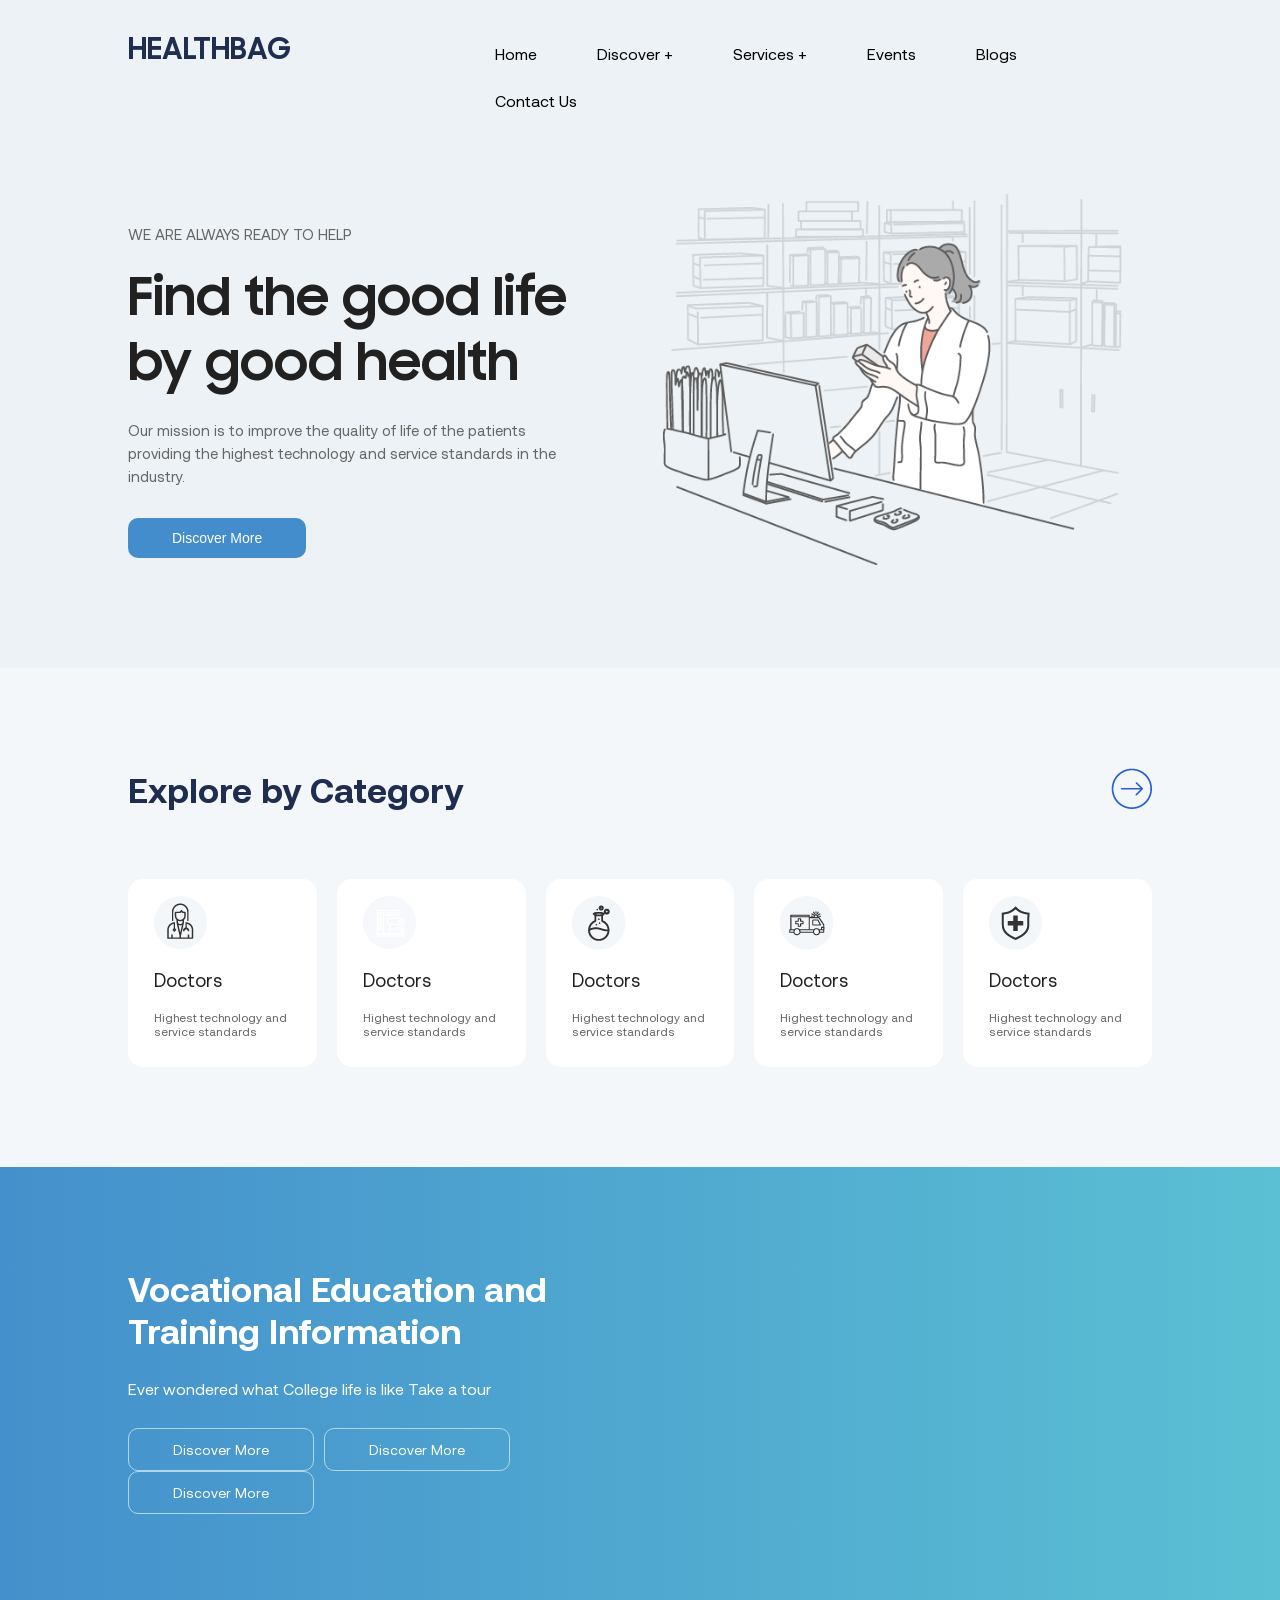
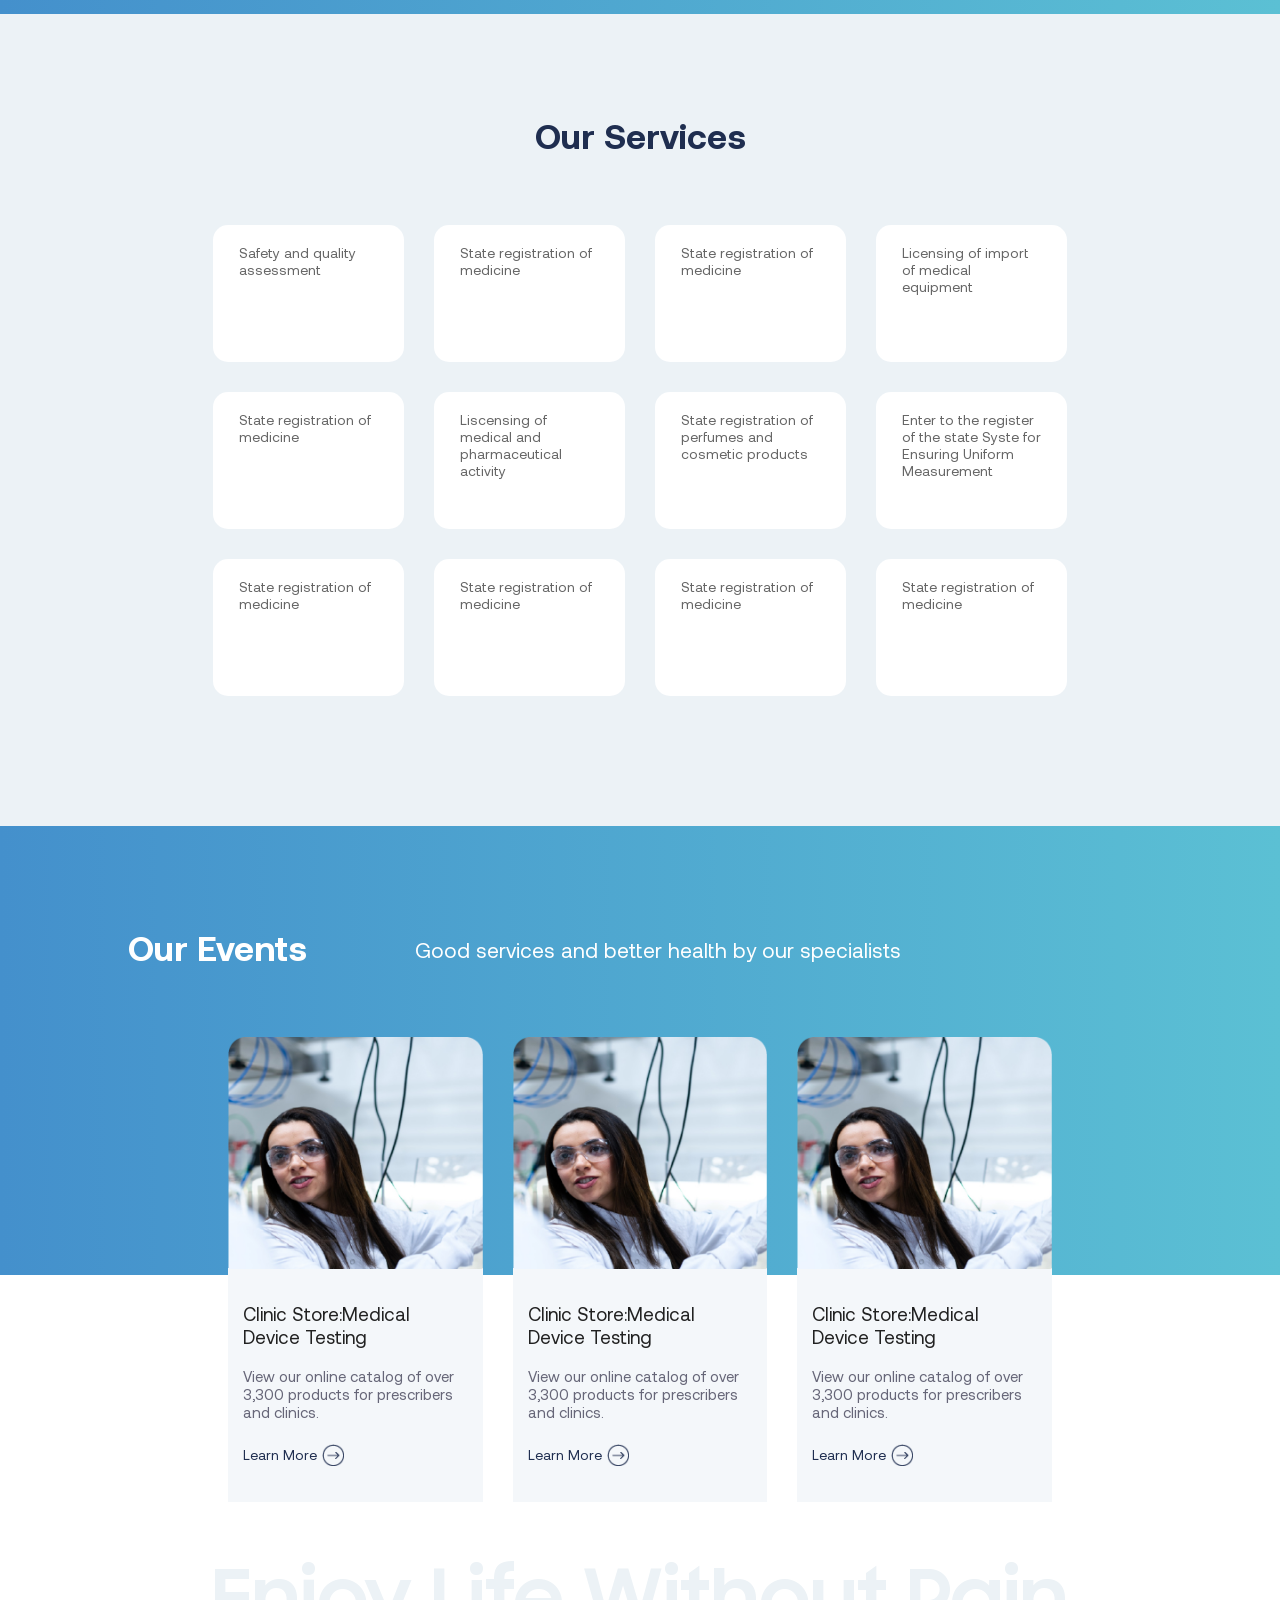
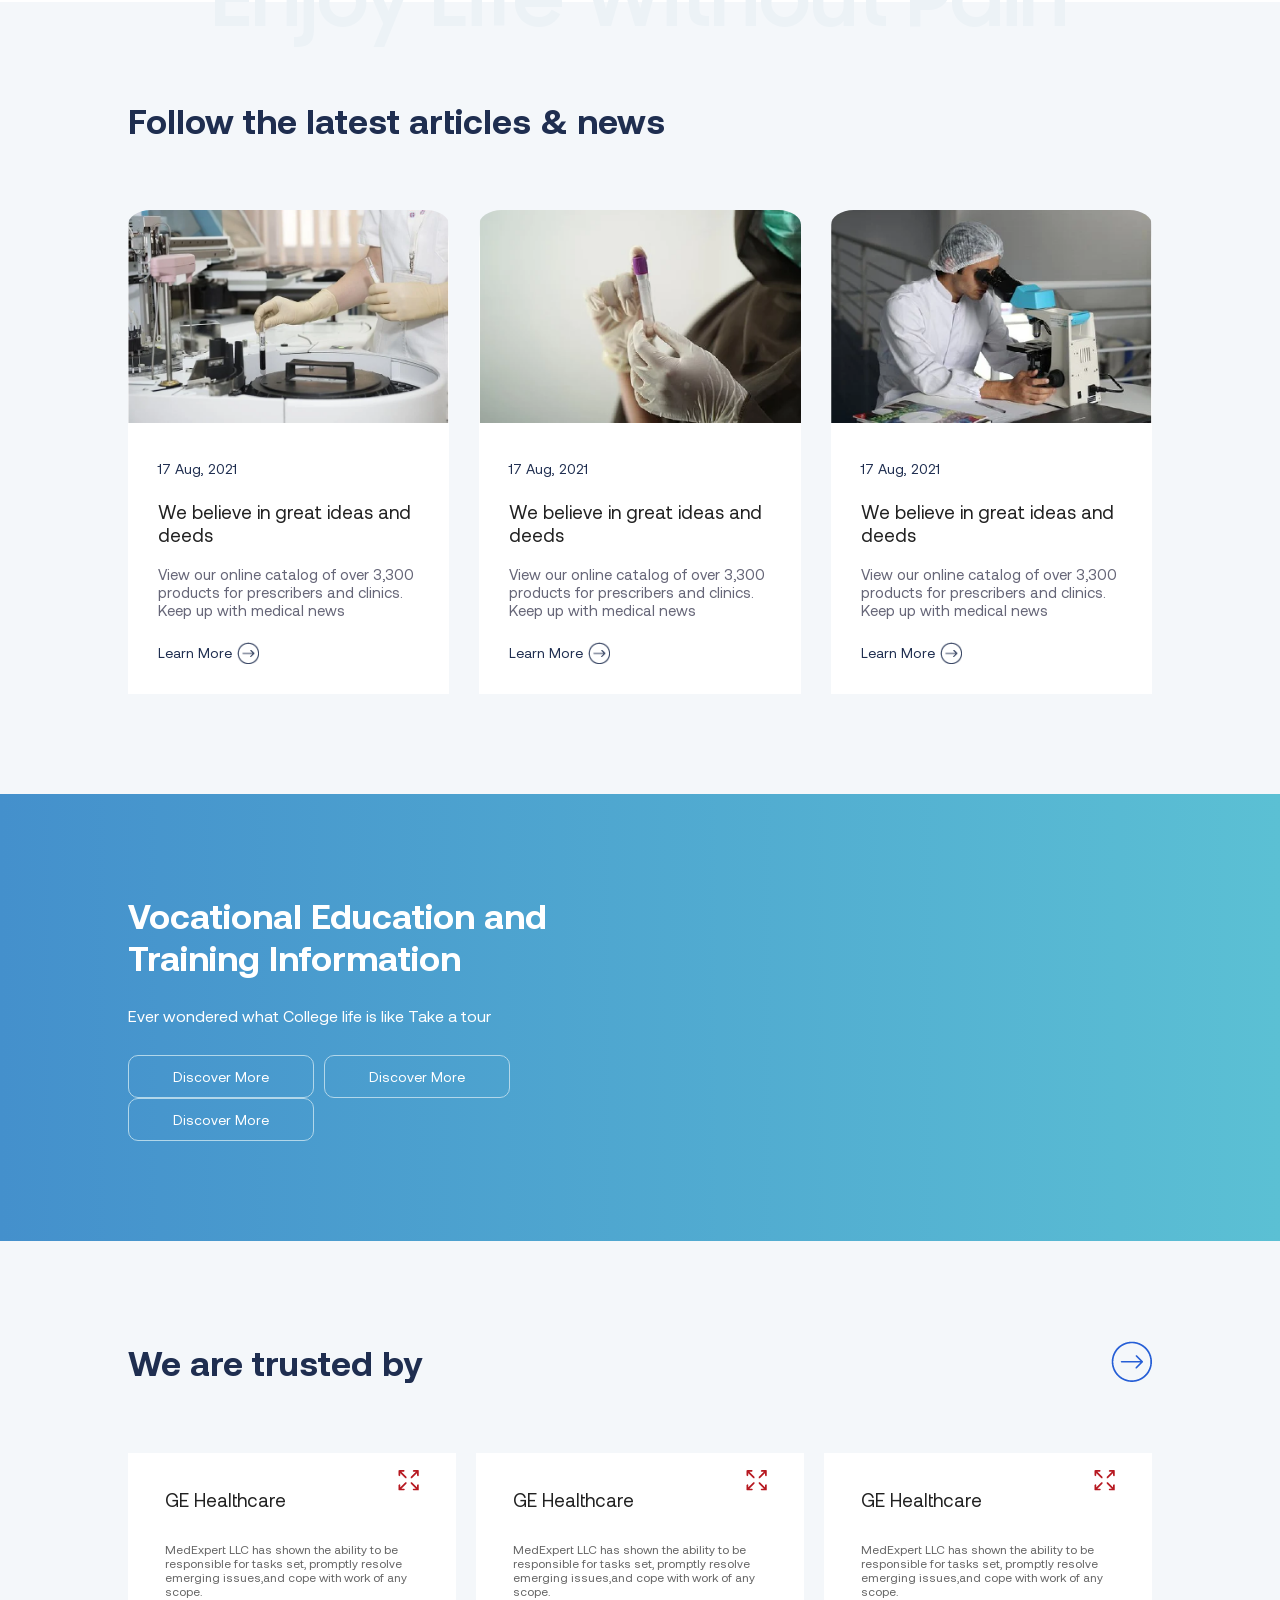
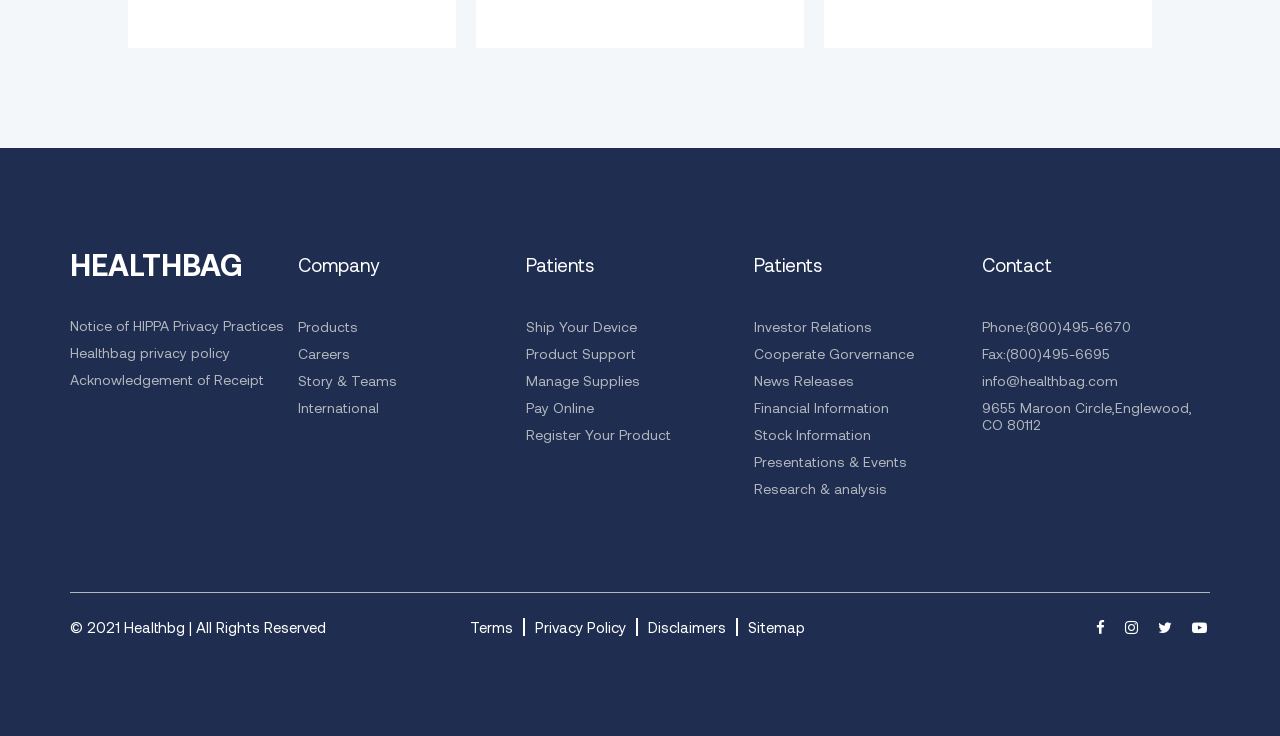
==== index.html @ 2142c438 "practice website" ====
<!DOCTYPE html>
<html lang="en">
<head>
    <meta charset="UTF-8">
    <meta http-equiv="X-UA-Compatible" content="IE=edge">
    <meta name="viewport" content="width=device-width, initial-scale=1.0">
    <link rel="stylesheet" href="css/font-awesome.css">
    <link rel="stylesheet" href="index.css">
    <title>healthbag</title>
</head>
<body>
    <header>
    <div class="container">
        <div class="navbar">
            <div class="navbar-brand">HEALTHBAG</div>
            <div class="navbar-right">
            <ul>
                <li><a class="active" href="#home">Home</a></li>
                <li class="dropdown"><a href="#discover">Discover +</a>
                    <div class="dropdown-content">
                        <a href="#">Link 1</a>
                        <a href="#">Link 2</a>
                        <a href="#">Link 3</a>
                    </div>
                </li>
                <li class="dropdown"><a href="#services">Services +</a>
                    <div class="dropdown-content">
                        <a href="#">Link 1</a>
                        <a href="#">Link 2</a>
                        <a href="#">Link 3</a>
                    </div>
                </li>
                <li><a class="active" href="#events">Events</a></li>
                <li><a class="active" href="#blogs">Blogs</a></li>
                <li><a class="active" href="#contact">Contact Us</a></li>
            </ul> 
            </div>  
        </div>
    </div>  
    <div class="container secondc">
        <div class="left">
            <p>WE ARE ALWAYS READY TO HELP</p>
            <h1>Find the good life by good health</h1>
            <p class="top">Our mission is to improve the quality of life of the patients providing the highest
            technology and service standards in the industry.</p>
            <button>Discover More</button>
        </div>
        <div class="right">
            <img src="pictures/banner1.png" alt="image">
        </div>
    </div>
    </header>
    <!-- header ends -->
    <section class="first">
        <div class="container">
            <h2>Explore by Category 
                <img class="rightarr" src="pictures/section2-rightarr.png" alt="arrow">
            </h2>
            <div class="first-content-wrapper">
                <div class="first-content">
                    <a href="#">
                    <div class="cards one" >
                        <div class="img-holder">
                        <img src="pictures/doctor.png" alt="image">
                        </div>
                        <h3>Doctors</h3>
                        <p>Highest technology and service standards</p>
                    </div>
                    </a>
                </div>   
                <div class="first-content">
                    <a href="#">
                    <div class="cards one">
                        <div class="img-holder">
                        <img src="pictures/section2-2.png" alt="image">
                        </div>
                        <h3>Doctors</h3>
                        <p>Highest technology and service standards</p>
                    </div>
                    </a>
                </div>
                <div class="first-content">
                    <a href="#">
                    <div class="cards">
                        <div class="img-holder">
                        <img src="pictures/section2-3.png" alt="image">
                        </div>
                        <h3>Doctors</h3>
                        <p>Highest technology and service standards</p>
                    </div>
                    </a>
                </div>  
                <div class="first-content">
                    <a href="#"> 
                    <div class="cards">
                        <div class="img-holder">
                        <img src="pictures/section2-4.png" alt="image">
                        </div>
                        <h3>Doctors</h3>
                        <p>Highest technology and service standards</p>
                    </div>
                    </a>
                </div>   
                <div class="first-content">
                    <a href="#">
                    <div class="cards">
                        <div class="img-holder">
                        <img src="pictures/section2-5.png" alt="image">
                        </div>
                        <h3>Doctors</h3>
                        <p>Highest technology and service standards</p>
                    </div>
                    </a>
                </div>
            </div>         
        </div>
    </section>
    <section class="second">
        <div class="container">
            <div class="wrapper">
            <h2>Vocational Education and Training Information</h2>
            <p>Ever wondered what College life is like Take a tour</p>
            <button2>Discover More</button2>
            <button2>Discover More</button2>
            <button2>Discover More</button2>
            </div>
       </div>
    </section>
    <section class="third">
        <div class="container">
            <h2>Our Services</h2>
            <div class="second-content-wrapper">
                <div class="second-content">
                    <a href="#">
                    <div class="cards banner">
                        <p>Safety and quality assessment</p>
                        <img src="pictures/section3-1.png" alt="image" class="b1">   
                        <img src="pictures/section3-arr.png" alt="image">  
                    </div>
                    </a>
                </div>  
                <div class="second-content">
                    <a href="#">
                    <div class="cards banner">
                        <p>State registration of medicine</p>
                        <img src="pictures/section3-1.png" alt="image" class="b1">   
                        <img src="pictures/section3-arr.png" alt="image">  
                    </div>
                    </a>
                </div>
                <div class="second-content"> 
                    <a href="#">
                    <div class="cards banner">
                        <p>State registration of medicine</p>
                        <img src="pictures/section3-1.png" alt="image" class="b1">   
                        <img src="pictures/section3-arr.png" alt="image">  
                    </div>
                    </a>
                </div>
                <div class="second-content"> 
                    <a href="#">
                    <div class="cards  banner">
                        <p>Licensing of import of medical equipment</p>
                        <img src="pictures/section3-1.png" alt="image" class="b1">   
                        <img src="pictures/section3-arr.png" alt="image">  
                    </div>
                    </a>
                </div>
                <div class="second-content">   
                    <a href="#">
                    <div class="cards  banner">
                        <p>State registration of medicine</p>
                        <img src="pictures/section3-1.png" alt="image" class="b1">   
                        <img src="pictures/section3-arr.png" alt="image">  
                    </div>
                    </a>
                </div>
                <div class="second-content">
                    <a href="#">
                    <div class="cards  banner">
                        <p>Liscensing of medical and pharmaceutical activity</p>
                        <img src="pictures/section3-1.png" alt="image" class="b1">   
                        <img src="pictures/section3-arr.png" alt="image">  
                    </div>
                    </a>
                </div>   
                <div class="second-content">  
                    <a href="#"> 
                    <div class="cards  banner">
                        <p>State registration of perfumes and cosmetic products</p>
                        <img src="pictures/section3-1.png" alt="image" class="b1">   
                        <img src="pictures/section3-arr.png" alt="image">  
                    </div>
                    </a>
                </div>
                <div class="second-content">
                    <a href="#">    
                    <div class="cards banner">
                        <p>Enter to the register of the state Syste for Ensuring Uniform Measurement</p>
                        <img src="pictures/section3-1.png" alt="image" class="b1">   
                        <img src="pictures/section3-arr.png" alt="image">  
                    </div>
                    </a>
                </div>
                <div class="second-content"> 
                    <a href="#">   
                    <div class="cards  banner">
                        <p>State registration of medicine</p>
                        <img src="pictures/section3-1.png" alt="image" class="b1">   
                        <img src="pictures/section3-arr.png" alt="image">  
                    </div>
                    </a>
                </div>   
                <div class="second-content">  
                    <a href="#">   
                    <div class="cards  banner">
                        <p>State registration of medicine</p>
                        <img src="pictures/section3-1.png" alt="image" class="b1">   
                        <img src="pictures/section3-arr.png" alt="image">  
                    </div>
                    </a>
                </div>
                <div class="second-content">   
                    <a href="#">
                    <div class="cards  banner">
                        <p>State registration of medicine</p>
                        <img src="pictures/section3-1.png" alt="image" class="b1">   
                        <img src="pictures/section3-arr.png" alt="image">  
                    </div>
                    </a>
                </div>
                <div class="second-content"> 
                    <a href="#">  
                    <div class="cards  banner">
                        <p>State registration of medicine</p>
                        <img src="pictures/section3-1.png" alt="image" class="b1">   
                        <img src="pictures/section3-arr.png" alt="image">  
                    </div>
                    </a>  
                </div>  
            </div>
        </div>
    </section>
    <section class="fourth">
        <div class="container">
              <h2>Our Events</h2>
              <p class="headline">Good services and better health by our specialists</p>
            <div class="fourth-content-wrapper">
                <div class="fourth-content">
                    <div class="imgholder2">
                        <img src="pictures/section4-1.png">
                    </div>                    
                    <div class="content post">
                        <h3>Clinic Store:Medical Device Testing</h3>
                        <p>View our online catalog of over 3,300 products for prescribers and clinics.</p>
                        <a href="#"><h5>Learn More<img src="pictures/rightarr-black.png"></h5></a>
                    </div>                   
                </div>
                <div class="fourth-content">
                    <div class="imgholder2">
                        <img src="pictures/section4-1.png">
                    </div>                    
                    <div class="content post">
                        <h3>Clinic Store:Medical Device Testing</h3>
                        <p>View our online catalog of over 3,300 products for prescribers and clinics.</p>
                        <a href=""><h5>Learn More<img src="pictures/rightarr-black.png"></h5></a>
                    </div>                   
                </div>
                <div class="fourth-content">
                    <div class="imgholder2">
                        <img src="pictures/section4-1.png">
                    </div>                    
                    <div class="content post">
                        <h3>Clinic Store:Medical Device Testing</h3>
                        <p>View our online catalog of over 3,300 products for prescribers and clinics.</p>
                        <a href=""><h5>Learn More<img src="pictures/rightarr-black.png"></h5></a>
                    </div>                   
                </div>
            </div>
        </div>
    </section>
    <section class="fifth">
        <div class="container fifthc">
            <h1>Enjoy Life Without Pain</h1>
             <h2>Follow the latest articles & news</h2>
            <div class="fifth-content-wrapper">
                <div class="fifth-content">
                    <div class="content5">
                       <img class="fifthimage" src="pictures/section5-1.png">
                       <div class="post">
                        <h5>17 Aug, 2021</h5>
                        <h3>We believe in great ideas and deeds</h3>
                        <p>View our online catalog of over 3,300 products for 
                        prescribers and clinics.<br>Keep up with medical news</p>
                        <a href=""><h5>Learn More<img src="pictures/rightarr-black.png"></h5></a>
                        </div>
                    </div>    
                </div>
                <div class="fifth-content">
                    <div class="content5">
                      <img class="fifthimage" src="pictures/section5-2.png">
                        <div class="post">
                        <h5>17 Aug, 2021</h5>
                        <h3>We believe in great ideas and deeds</h3>
                        <p>View our online catalog of over 3,300 products for 
                        prescribers and clinics.<br>Keep up with medical news</p>
                         <a href=""><h5>Learn More<img src="pictures/rightarr-black.png"></h5></a>
                        </div>
                    </div>    
                </div>    
                <div class="fifth-content">
                    <div class="content5">
                      <img class="fifthimage" src="pictures/section5-3.png">
                       <div class="post">
                        <h5>17 Aug, 2021</h5>
                        <h3>We believe in great ideas and deeds</h3>
                        <p>View our online catalog of over 3,300 products for 
                        prescribers and clinics.<br>Keep up with medical news</p>
                        <a href=""><h5>Learn More<img src="pictures/rightarr-black.png"></h5></a>
                        </div>
                    </div>    
                </div>    
            </div>
        </div>
    </section>
    <!-- repeat same to the second section -->
    <section class="second">
        <div class="container">
            <div class="wrapper">
               <h2>Vocational Education and Training Information</h2>
               <p>Ever wondered what College life is like Take a tour</p>
               <button2>Discover More</button2>
               <button2>Discover More</button2>
               <button2>Discover More</button2>
            </div>
        </div>
    </section>
    <section class="seven">
        <div class="container">
            <h2>We are trusted by
                <img class="rightarr" src="pictures/section2-rightarr.png" alt="arrow">
            </h2>
            <div class="seventh-content-wrapper">
                <div class="seventh-content">
                    <div class="content7">
                        <h3>GE Healthcare</h3>
                        <img src="pictures/section6-1.png" alt="icon">
                        <p>MedExpert LLC has shown the ability to be responsible for tasks set, promptly 
                            resolve emerging issues,and cope with work of any scope.</p>
                    </div>
                </div>  
                <div class="seventh-content"> 
                    <div class="content7">
                        <h3>GE Healthcare</h3>
                        <img src="pictures/section6-1.png" alt="icon">
                        <p>MedExpert LLC has shown the ability to be responsible for tasks set, promptly 
                            resolve emerging issues,and cope with work of any scope.</p>
                    </div>
                </div>
                <div class="seventh-content">
                    <div class="content7">
                        <h3>GE Healthcare</h3>
                        <img src="pictures/section6-1.png" alt="icon">
                        <p>MedExpert LLC has shown the ability to be responsible for tasks set, promptly 
                        resolve emerging issues,and cope with work of any scope.</p>
                    </div>
                </div>    
            </div>    
        </div>
    </section>
    <section class="footer">
        <div class="container last">
            <div class="footer-top">
                <div class="smallfooter">
                    <h3 class="brand">HEALTHBAG</h3>
                    <ul>
                    <li>Notice of HIPPA Privacy Practices</li>
                    <li>Healthbag privacy policy</li>
                    <li>Acknowledgement of Receipt</li>
                    </ul>
                </div>
                <div class="smallfooter"> 
                    <h3>Company</h3>
                    <ul>
                    <li>Products</li>
                    <li>Careers</li>
                    <li>Story & Teams</li>
                    <li>International</li>
                </ul> 
                </div>
                <div class="smallfooter">
                    <h3>Patients</h3>
                    <ul>
                    <li>Ship Your Device</li>
                    <li>Product Support</li>
                    <li>Manage Supplies</li>
                    <li>Pay Online</li>
                    <li>Register Your Product</li>
                </ul> 
                </div>
                <div class="smallfooter">
                    <h3>Patients</h3>
                    <ul>
                    <li>Investor Relations</li>
                    <li>Cooperate Gorvernance</li>
                    <li>News Releases</li>
                    <li>Financial Information</li>
                    <li>Stock Information</li>
                    <li>Presentations & Events</li>
                    <li>Research & analysis</li>
                </ul> 
                </div>
                <div class="smallfooter">
                    <h3>Contact</h3>
                    <ul>
                    <li>Phone:(800)495-6670</li>
                    <li>Fax:(800)495-6695</li>
                    <li>info@healthbag.com</li>
                    <li>9655 Maroon Circle,Englewood, CO 80112</li>
                    </ul>    
                </div>    
            </div>
            <div class="footer-bottom">
                <div class="endfooter">
                      <span>&copy; 2021 Healthbg | All Rights Reserved</span>
                </div>
                <div class="endfooter">
                    <ul class="middle">
                        <li>Terms</li>
                        <li>Privacy Policy</li>
                        <li>Disclaimers</li>
                        <li>Sitemap</li>
                    </ul>
                </div>
                <div class="endfooter">
                    <ul class="last-list">
                        <li><i class="fa fa-facebook" aria-hidden="true"></i></li>
                        <li><i class="fa fa-instagram" aria-hidden="true"></i></li>
                        <li><i class="fa fa-twitter" aria-hidden="true"></i></li>
                        <li class="lasticon"><i class="fa fa-youtube-play" aria-hidden="true"></i></li>
                    </ul>
                </div>
            </div>
        </div>
    </section>    
</body>
</html>
---- index.css ----
* {
  box-sizing: border-box;
}
@font-face {
  font-family: 'Samsung Sharp Sans';
  src: local('Samsung Sharp Sans'), local('SamsungSharpSans'),
      url('fonts/SamsungSharpSans.woff2') format('woff2'),
      url('fonts/SamsungSharpSans.woff') format('woff');
  font-weight: normal;
  font-style: normal;
  font-display: swap;
}

@font-face {
  font-family: 'Samsung Sharp Sans';
  src: local('Samsung Sharp Sans Bold'), local('SamsungSharpSans-Bold'),
      url('fonts/SamsungSharpSans-Bold.woff2') format('woff2'),
      url('fonts/SamsungSharpSans-Bold.woff') format('woff');
  font-weight: bold;
  font-style: normal;
  font-display: swap;
}

@font-face {
  font-family: 'Samsung Sharp Sans';
  src: local('Samsung Sharp Sans Medium'), local('SamsungSharpSans-Medium'),
      url('fonts/SamsungSharpSans-Medium.woff2') format('woff2'),
      url('fonts/SamsungSharpSans-Medium.woff') format('woff');
  font-weight: 500;
  font-style: normal;
  font-display: swap;
}
@font-face {
  font-family: 'Aeonik';
  src: local('Aeonik Black'), local('Aeonik-Black'),
      url('fonts/Aeonik-Black.woff2') format('woff2'),
      url('fonts/Aeonik-Black.woff') format('woff');
  font-weight: 900;
  font-style: normal;
  font-display: swap;
}

@font-face {
  font-family: 'Aeonik';
  src: local('Aeonik Black Italic'), local('Aeonik-BlackItalic'),
      url('fonts/Aeonik-BlackItalic.woff2') format('woff2'),
      url('fonts/Aeonik-BlackItalic.woff') format('woff');
  font-weight: 900;
  font-style: italic;
  font-display: swap;
}

@font-face {
  font-family: 'Aeonik';
  src: local('Aeonik Light'), local('Aeonik-Light'),
      url('fonts/Aeonik-Light.woff2') format('woff2'),
      url('fonts/Aeonik-Light.woff') format('woff');
  font-weight: 300;
  font-style: normal;
  font-display: swap;
}

@font-face {
  font-family: 'Aeonik';
  src: local('Aeonik Bold'), local('Aeonik-Bold'),
      url('fonts/Aeonik-Bold.woff2') format('woff2'),
      url('fonts/Aeonik-Bold.woff') format('woff');
  font-weight: bold;
  font-style: normal;
  font-display: swap;
}

@font-face {
  font-family: 'Aeonik';
  src: local('Aeonik Medium'), local('Aeonik-Medium'),
      url('fonts/Aeonik-Medium.woff2') format('woff2'),
      url('fonts/Aeonik-Medium.woff') format('woff');
  font-weight: 500;
  font-style: normal;
  font-display: swap;
}

@font-face {
  font-family: 'Aeonik';
  src: local('Aeonik Bold Italic'), local('Aeonik-BoldItalic'),
      url('fonts/Aeonik-BoldItalic.woff2') format('woff2'),
      url('fonts/Aeonik-BoldItalic.woff') format('woff');
  font-weight: bold;
  font-style: italic;
  font-display: swap;
}

@font-face {
  font-family: 'Aeonik';
  src: local('Aeonik Light Italic'), local('Aeonik-LightItalic'),
      url('fonts/Aeonik-LightItalic.woff2') format('woff2'),
      url('fonts/Aeonik-LightItalic.woff') format('woff');
  font-weight: 300;
  font-style: italic;
  font-display: swap;
}

@font-face {
  font-family: 'Aeonik';
  src: local('Aeonik Regular'), local('Aeonik-Regular'),
      url('fonts/Aeonik-Regular.woff2') format('woff2'),
      url('fonts/Aeonik-Regular.woff') format('woff');
  font-weight: normal;
  font-style: normal;
  font-display: swap;
}

@font-face {
  font-family: 'Aeonik';
  src: local('Aeonik Regular Italic'), local('Aeonik-RegularItalic'),
      url('fonts/Aeonik-RegularItalic.woff2') format('woff2'),
      url('fonts/Aeonik-RegularItalic.woff') format('woff');
  font-weight: normal;
  font-style: italic;
  font-display: swap;
}

@font-face {
  font-family: 'Aeonik';
  src: local('Aeonik Thin'), local('Aeonik-Thin'),
      url('fonts/Aeonik-Thin.woff2') format('woff2'),
      url('fonts/Aeonik-Thin.woff') format('woff');
  font-weight: 100;
  font-style: normal;
  font-display: swap;
}

@font-face {
  font-family: 'Aeonik';
  src: local('Aeonik Medium Italic'), local('Aeonik-MediumItalic'),
      url('fonts/Aeonik-MediumItalic.woff2') format('woff2'),
      url('fonts/Aeonik-MediumItalic.woff') format('woff');
  font-weight: 500;
  font-style: italic;
  font-display: swap;
}

@font-face {
  font-family: 'Aeonik';
  src: local('Aeonik Thin Italic'), local('Aeonik-ThinItalic'),
      url('fonts/Aeonik-ThinItalic.woff2') format('woff2'),
      url('fonts/Aeonik-ThinItalic.woff') format('woff');
  font-weight: 100;
  font-style: italic;
  font-display: swap;
}

body{
    margin:0;
    font-family:'Aeonik';
    font-weight: normal;
}
p{
  font-size: 12px;
  color:#666666;
  transition-duration: 3s;
}
h3{
  color:#212121;
  font-weight:normal;
  transition-duration: 3s;
}
/*header-section*/
header{
    background-color:#ecf2f6;
}
.container{
    width: 1024px;
    margin:auto;
    overflow:hidden;
}
/*navbar*/
.navbar{
  padding-top:30px;
}
/*navbar-brand*/
.navbar-brand{
    text-decoration:none;
    font-size: 30px;
    font-weight: bold;
    color:#1f2e50;
    width: 30%;
    display: inline-block;
    font-family: 'Samsung Sharp Sans';
    font-weight:bold;
}
/*navbar-brand ends*/
/*navbar-right*/
.navbar-right{
    width: 70%;
    float:right;
}
/*list*/
ul {
    list-style-type: none;
    margin: 0;
    padding: 0;
    overflow: hidden;
    font-size: 16px;
  }
  
  li {
    float: left;
  }
  .navbar-right li{
    padding-left:60px;
  }
  
  li a {
    display: block;
    color: black;
    text-align: center;
    padding: 14px 16px;
    text-decoration: none;
  }  
  .navbar-right a{
    padding:14px 0px;
  }
  .active{
    position:relative;
  }
  .navbar-right a:hover.active::before{
    content:" ";
    position:absolute;
    width:26px;
    height:2px;
    bottom:7px;
    background: #acb5c2;
  }
  .dropdown-content {
    display: none;
    position: absolute;
    background-color: #f9f9f9;
    min-width: 160px;
    box-shadow: 0px 8px 16px 0px rgba(0,0,0,0.2);
    z-index: 1;
  }
  .dropdown-content a {
    color: black;
    padding: 12px 16px;
    text-decoration: none;
    display: block;
    text-align: left;
  }
  
 .dropdown-content a:hover {
   background-color: #f1f1f1;
  }
  
  .dropdown:hover .dropdown-content {
    display: block;
  }
  /*list ends*/
  /*navbar ends*/
  /*container second*/
  .container.secondc {
    padding: 100px 0;
}
.second .left p{
  font-size:16px;
}
/*left side*/
.left{
  width:44%;
  float:left;
  margin-top: -14px;
}
h4{
  color:#364360;
}
h1 {
  font-size: 52px;
  margin: 23px 0;
  color: #212121;
  font-family: 'Samsung Sharp Sans';
  font-weight: bold;  
}
.left p{
  font-size:15px;
}
p.top{
  font-size: 15px;
  line-height: 23px;
  margin-bottom: 30px;
}
button{
  padding: 12px 44px;
  font-size: 14px;
  color: white;
  border:none;
  border-radius: 10px;
  background-color: #438dcc;
}
/*right side*/
.right{
  width:56%;
  float:right;
  margin-top: -31px;
}
.right img{
  width: 459px;
  margin-left: 84px;
}
  /*conainer second ends*/
  /*header-section ends*/
  /*first section*/
  section{
    padding: 100px 0;
  }
  .first{
    background-color:#f4f7fa;
  }
  h2{
    padding-bottom:40px;
    font-size: 35px;
    color:#1f2e50;
    margin-top: 0;
  }
  .first-content-wrapper{
    margin:0 -10px;
    overflow:hidden;
  }
  .first-content{
   width:20%;
   padding:0 10px;
   float:left;
  }
  .cards{
    background-color:#ffffff;
    padding: 17px 26px;
    border-radius: 15px; 
    color:#21212a;
    transition-duration: 3s;
  }
  .img-holder {
    width: 53px;
    height: 53px;
    line-height:73px;
    background: #f4f7fa;
    text-align: center;
    border-radius: 50%;
  }
  a{
    text-decoration:none;
  }
  .cards:hover{
    background-color: #438dcc;
  }
  .cards:hover h3, .cards:hover p{
    color:white;
  }
  .first img.rightarr{
    float:right;
    width:4%;
  }
  /*first section ends*/
  /*second section*/
  .second{
    background: linear-gradient(to right, 
    #4490cc 0%, #5bc0d4 100%);
  }
  .wrapper{
    width:56%;
    float:left;
    color:white;
  }
  .wrapper h2{
    padding-bottom:12px;
    color:white;
    padding-right:26px;
    margin-bottom: 0;
  }
  .wrapper p{
    margin-bottom: 30px;
    color:white;
    font-size: 16px;
  }
  button2{
    padding: 12px 44px;
    font-size: 14px;
    border-radius: 10px;
    border:1px solid #b2d7ea;
    float:left;
    margin-right:10px;
  }
  /*second section ends*/
  /*third section*/
  .third{
    background-color:#ecf2f6;
  }
  .third h2{
    text-align:center;
  }
  .second-content-wrapper{
    padding:0 70px;
  }
  .second-content{
    width:25%;
    padding:0 15px;
    float:left;
  }
  .banner{
     margin-bottom:30px;
     height:137px;
     padding-top:5px;
   }
   .banner p{
    font-size: 14px;
   }
   .banner img{
     margin-top:-6px;
   }
   .banner img.b1{
     margin-right:32px;
   }
  /*third section ends*/
  /*fourth section*/
  .fourth{
    position:relative;
  }
  .fourth h2{
    width:25%;
    margin-top:0;
    float:left;
    color:white;
  }
  p.headline{
    width:75%;
    float:left;
    margin-top:0;
    color:white;
    font-size: 21px;
    padding-left: 31px;
    line-height: 47px;
}
  .fourth-content-wrapper {
    display: block;
    clear: both;
    margin: 0 -15px;
    overflow: hidden;
    padding:0 100px;
  }
  .fourth-content {
    width: 33.33%;
    float: left;
    padding: 0 15px;
  }
  .imgholder2 img {
    width: 100%;
  }  
  .fourth-content .content {
    background:#f4f7fa;
    margin: -4px 0 0 auto;
    padding: 15px;
  }
  
  .fourth:before {
    content: '';
    position: absolute;
    top: 0;
    height: 57.90%;
    left: 0;
    width:100%;
    background: linear-gradient(to right, #4490cc 0%, #5bc0d4 100%);
    z-index: -1;
  }
  /*fourth section ends*/
  
  /*fifth section*/
  .fifthc{
    margin-top: -174px;
  }
  .fifth{
    background-color:#f4f7fa;
  }
  .fifth h1{
    color:#ecf2f6;
    font-size: 78px;
    text-align: center;  
    margin-bottom:50px;
  }
  .fifth h2{
    margin-top:0;
  }
  .fifth-content-wrapper{
    margin:0 -15px;
  }
  .fifth-content{
    float:left;
    width:33.33%;
    padding:0 15px;
  }
  .content5{
    background-color:white;
    border-top-left-radius: 7%;
    border-top-right-radius:7%;
  }
  h5{
    color:#372e50;
    font-size:12px;
  }
  .fifthimage{
    width:100%;
    border-top-left-radius: 7%;
    border-top-right-radius:7%;
  }
  .post{
    padding:10px 30px;
  }
  .post h5{
    color:#1F2E50;
    font-size: 14px;
    font-weight: normal;
  }
  .post p{
    font-size:15px;
    color:#666678;
  }
  .post img{
    width:22px;
    margin-bottom: -6px;
    margin-left:5px;
  }
  /*fifth section ends*/
  /*seven section*/
  .seven{
    background-color: #f4f7fa;
  }
  .seven h3{
    display:inline-block;
  }
  .seven img{
    float:right;
  }
  .seventh-content-wrapper{
    margin:0 -10px;
  }
  .seventh-content{
    width:33.33%;
    padding:0 10px;
    float:left;
  }
  .seventh-content .content7{
    padding: 17px 37px 38px;
    background-color:white;
  }
  /*seven section ends*/
  /*footer section*/
  .footer{
    background-color:#1f2e50;
  }
  .container.last{
    width:1140px;
  }
  /*footer top*/
  .footer-top{
    overflow:hidden;
    border-bottom: 1px solid #b3b7bd;
    padding-bottom: 85px;
  }
  .smallfooter{
    float:left;
    width:20%;
    padding-top:5px;
  }
  .smallfooter h3{
    color:white;
    margin-top:0;
    margin-bottom: 42px;
  }
  h3.brand{
    font-size: 30px;
    font-weight: bold;
    line-height:22px;
  }
  .smallfooter ul{
    color:#b3b7bd;
    font-size:14px;
    float:none;
  }
  .smallfooter ul li{
    margin-bottom:10px;
    float:none;
  }
  /*footer-top ends*/
  /*footer-bottom*/
  .footer-bottom{
    color:white;
    margin:25px -15px 0 -15px;

  }
  .endfooter{
    float:left;
    width:33.33%;
    padding:0 15px;
    font-size:15px;
  }
  .endfooter ul{
    font-size:15px;
  }
  .endfooter ul.last-list{
    padding-left: 236.2px;
  }
  .endfooter li{
    padding:0 10px;
  }
  .middle li{
    border-right:2px solid white;
  }
  .middle li:last-child{
    border:none;
  }
  li.lasticon{
    padding-right:0;
  }
  /*footer-bottom ends*/
  /*footer section ends*/
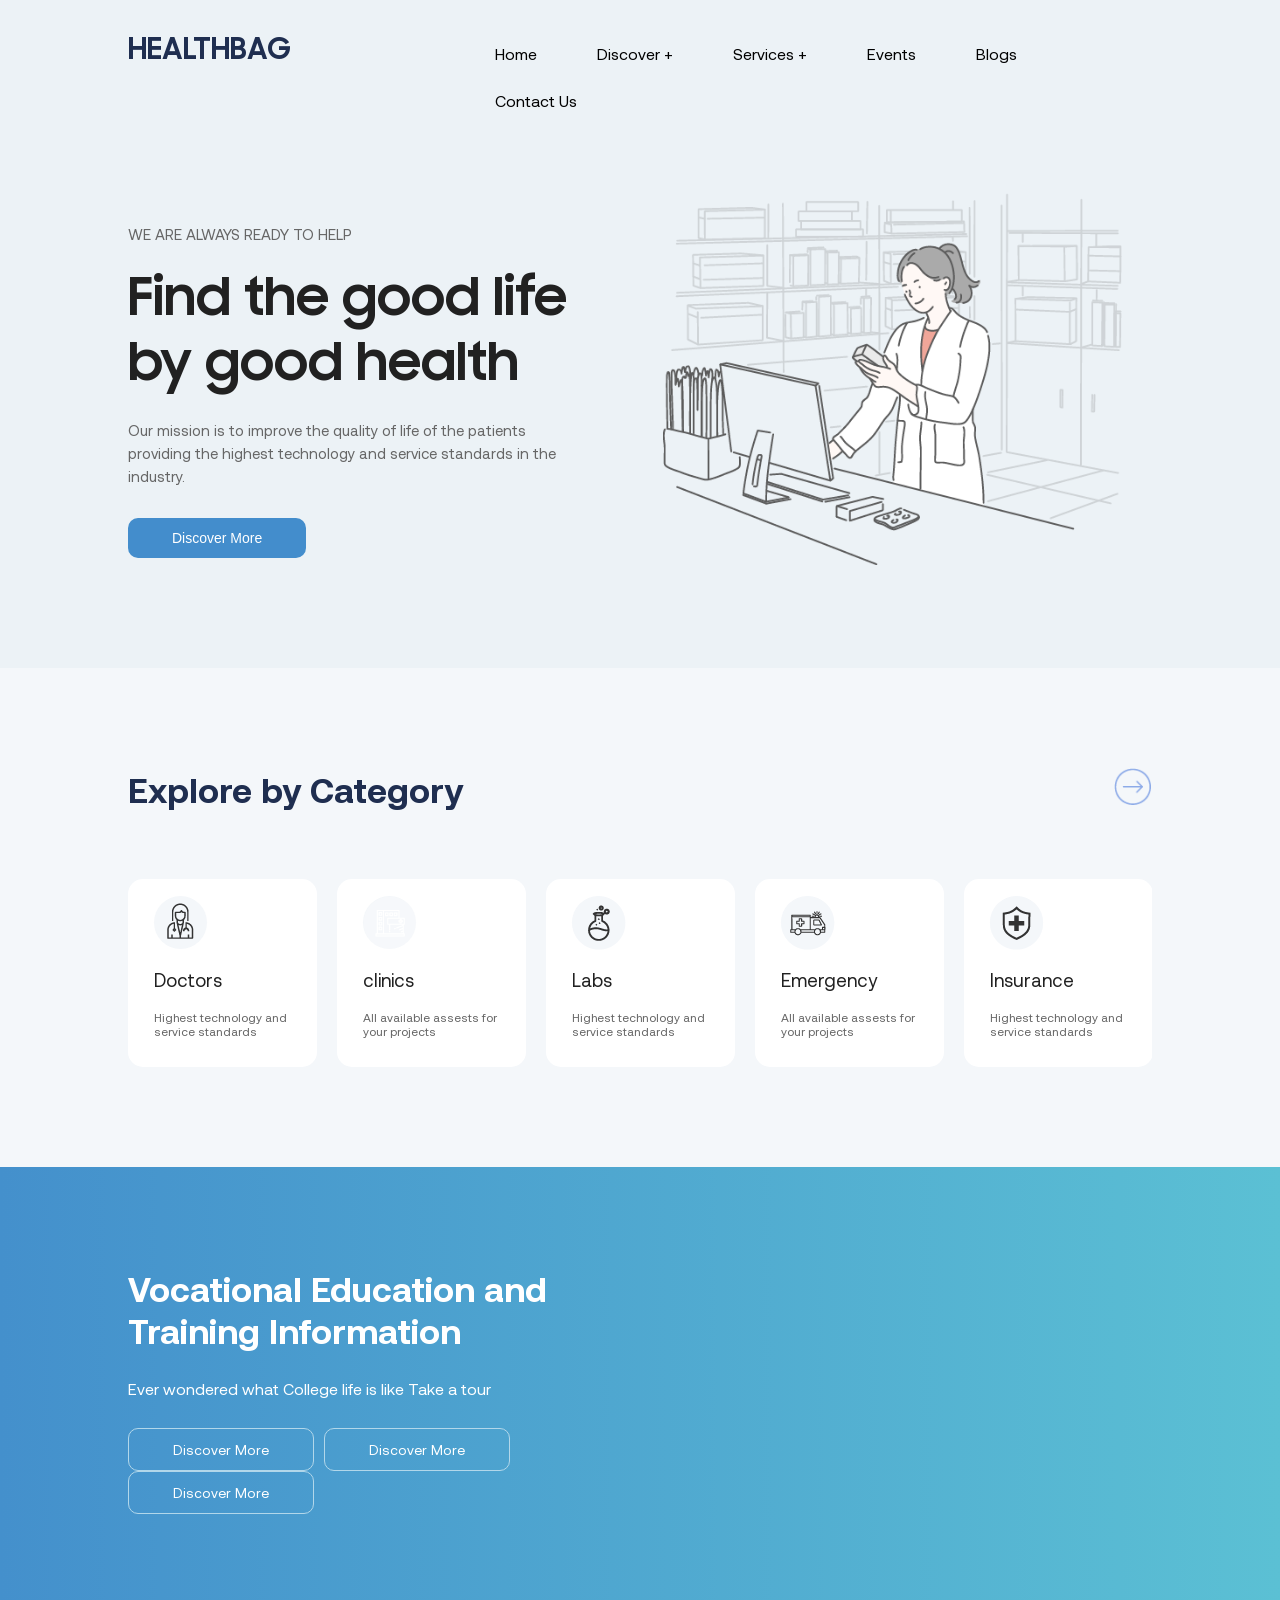
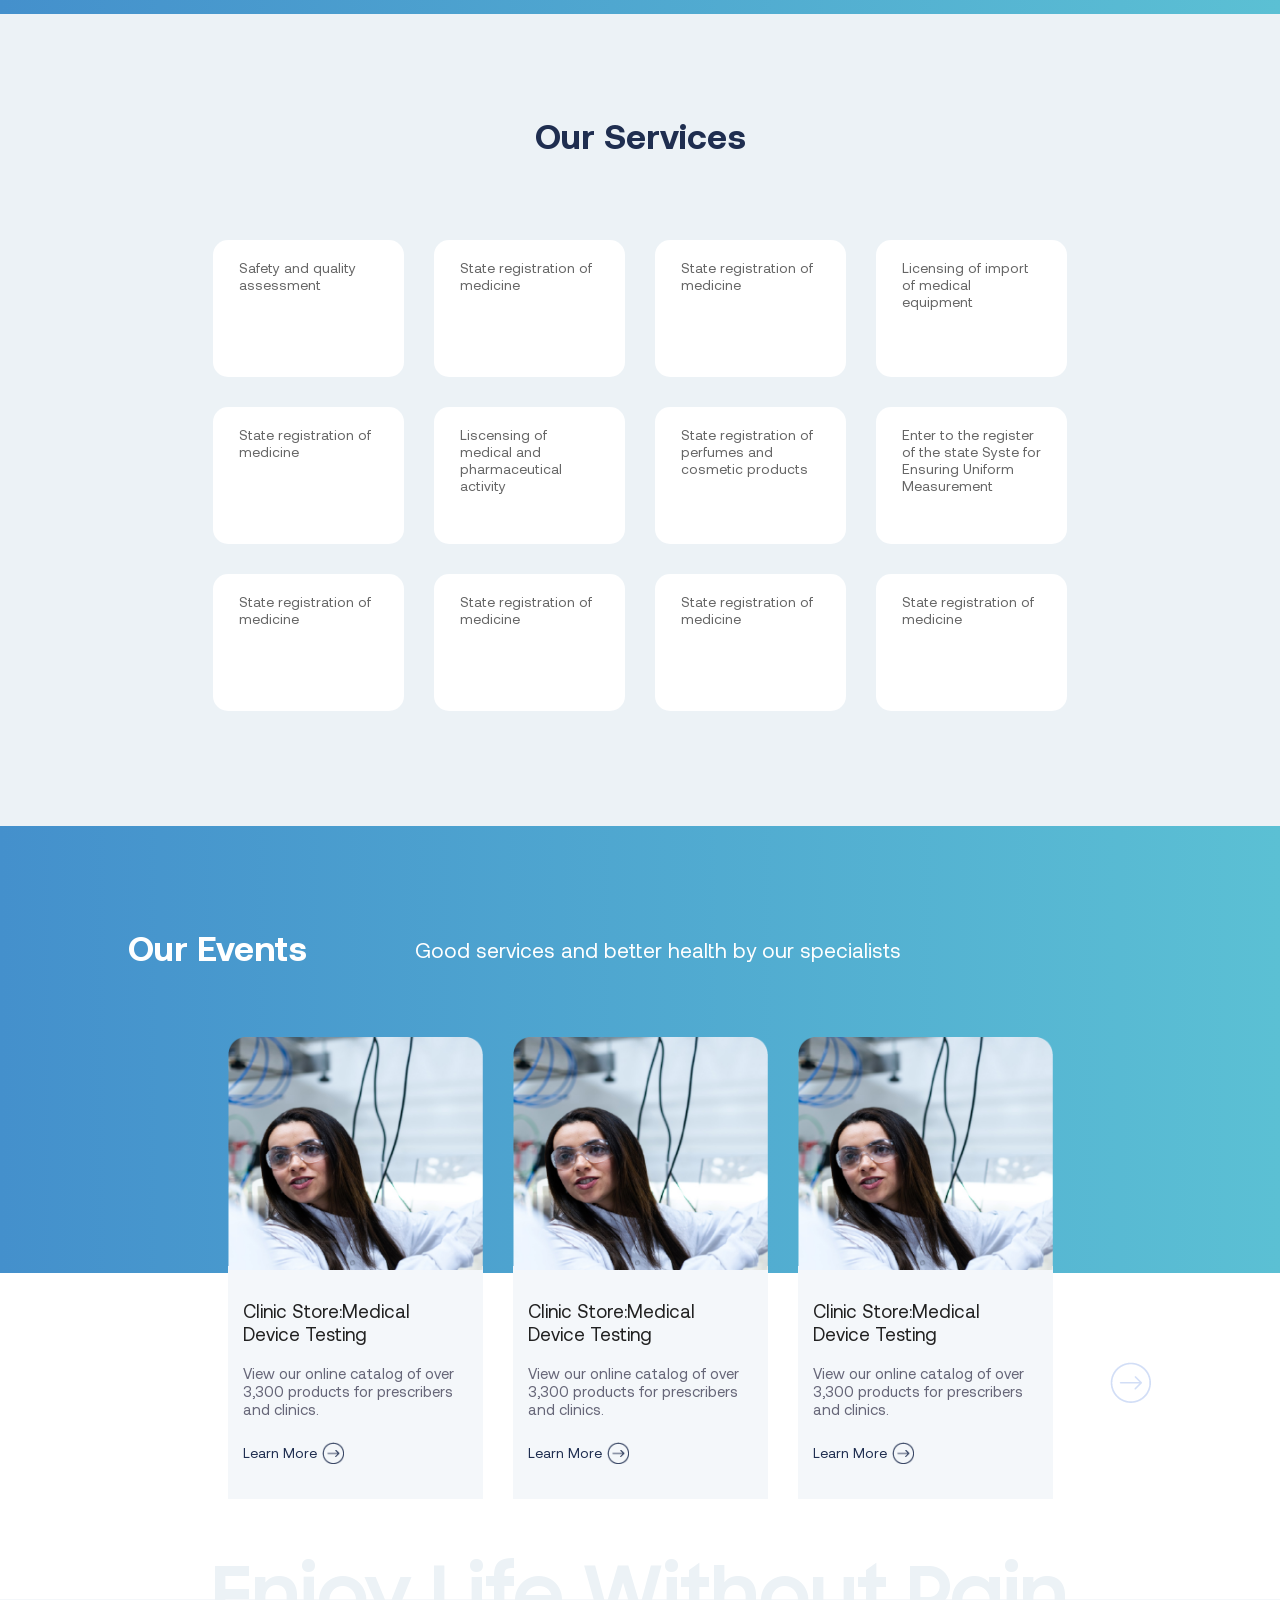
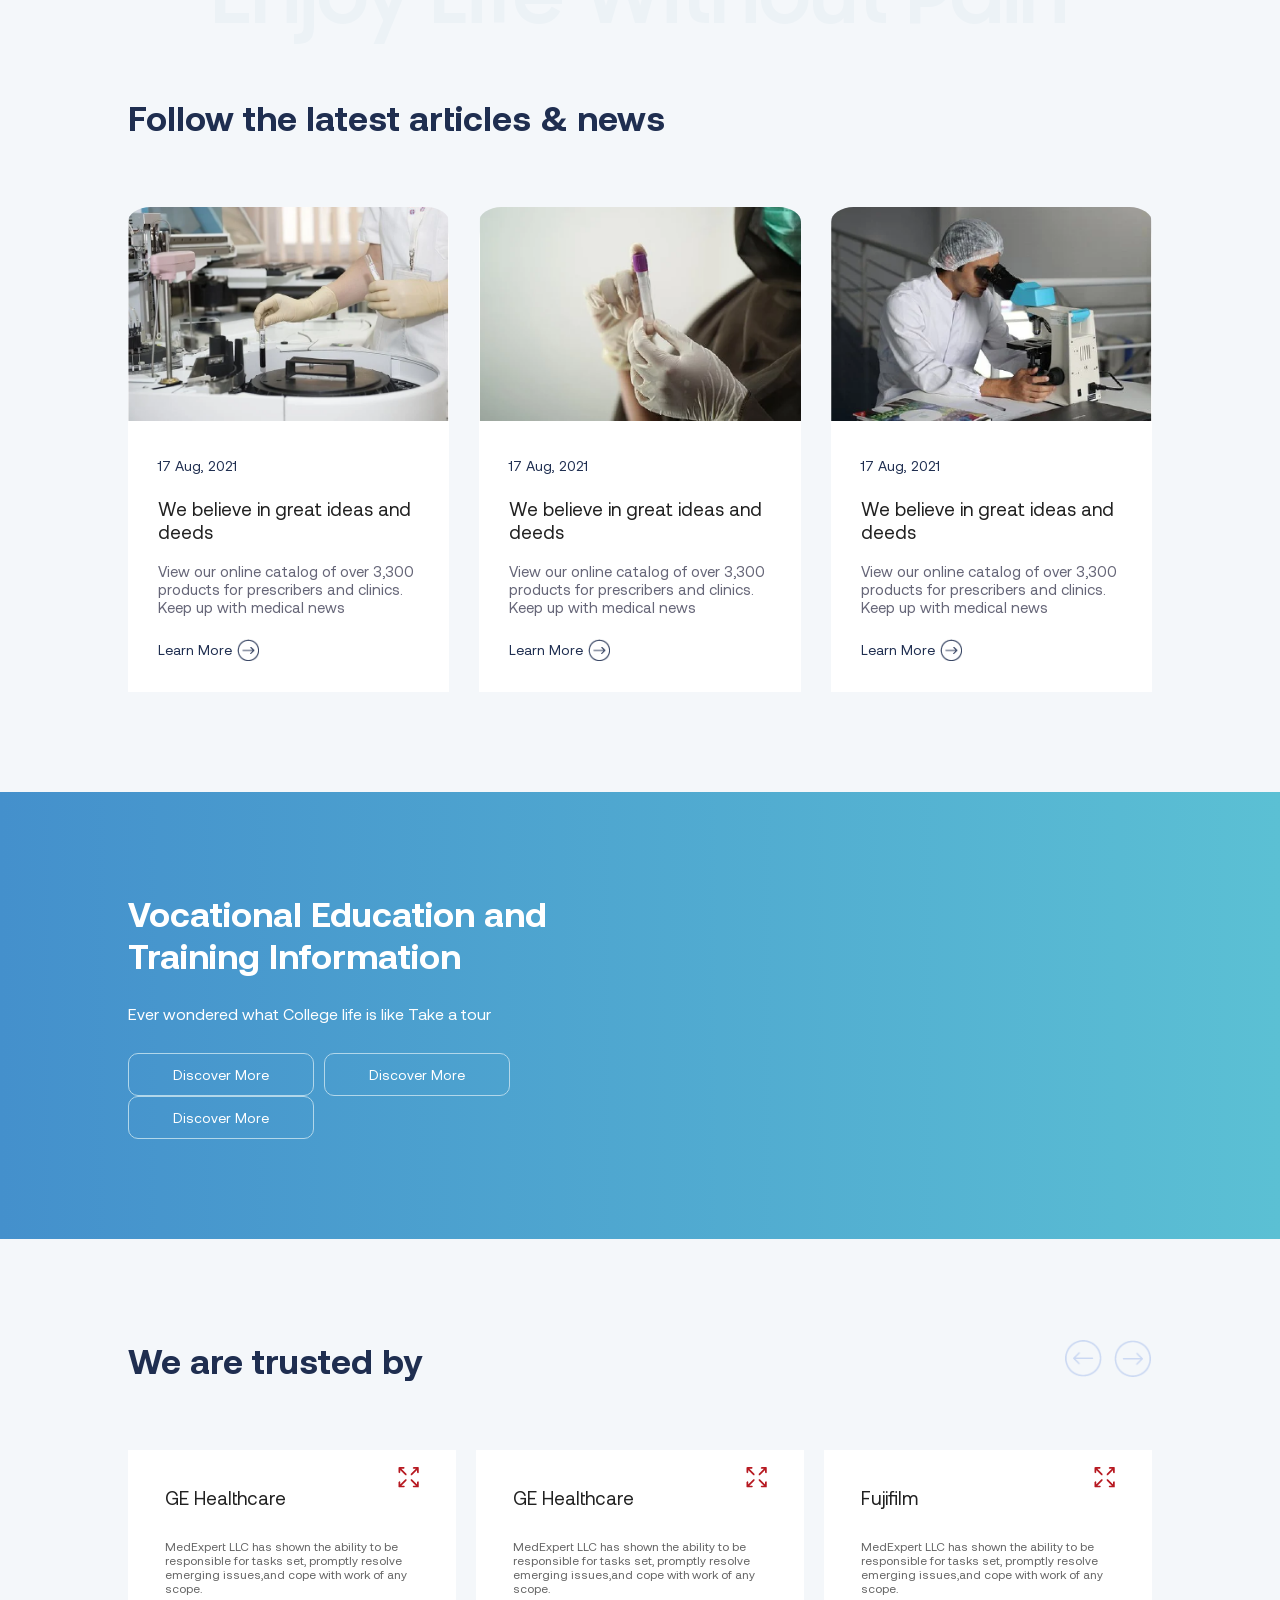
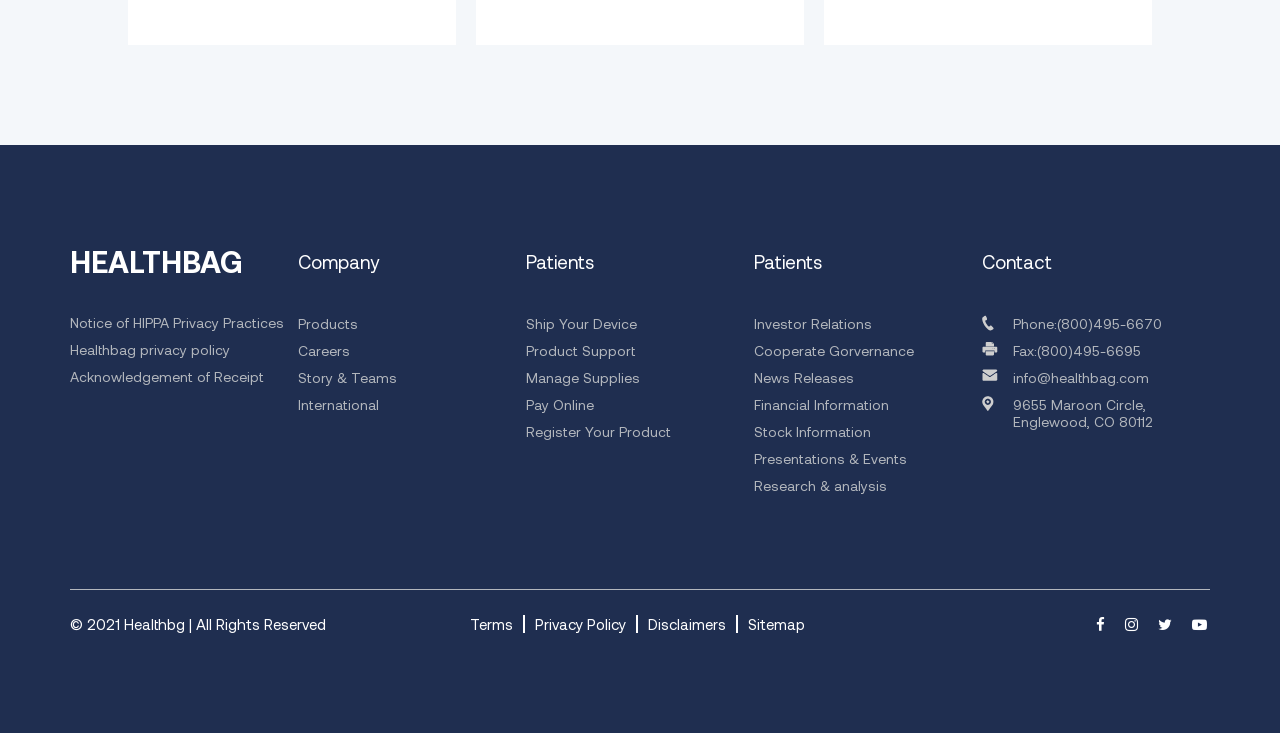
==== commit 4a519374: "i add responsive" ====
--- a/index.html
+++ b/index.html
@@ -5,7 +5,9 @@
     <meta http-equiv="X-UA-Compatible" content="IE=edge">
     <meta name="viewport" content="width=device-width, initial-scale=1.0">
     <link rel="stylesheet" href="css/font-awesome.css">
+    <link rel="stylesheet" href="css/slick.css">
     <link rel="stylesheet" href="index.css">
+    <link rel="stylesheet" href="css/responsive.css">
     <title>healthbag</title>
 </head>
 <body>
@@ -13,27 +15,30 @@
     <div class="container">
         <div class="navbar">
             <div class="navbar-brand">HEALTHBAG</div>
-            <div class="navbar-right">
-            <ul>
-                <li><a class="active" href="#home">Home</a></li>
-                <li class="dropdown"><a href="#discover">Discover +</a>
-                    <div class="dropdown-content">
-                        <a href="#">Link 1</a>
-                        <a href="#">Link 2</a>
-                        <a href="#">Link 3</a>
-                    </div>
-                </li>
-                <li class="dropdown"><a href="#services">Services +</a>
-                    <div class="dropdown-content">
-                        <a href="#">Link 1</a>
-                        <a href="#">Link 2</a>
-                        <a href="#">Link 3</a>
-                    </div>
-                </li>
-                <li><a class="active" href="#events">Events</a></li>
-                <li><a class="active" href="#blogs">Blogs</a></li>
-                <li><a class="active" href="#contact">Contact Us</a></li>
-            </ul> 
+            <div class="navbar-right" id="myTopnav">
+                <ul>
+                    <li><a class="active" href="#home">Home</a></li>
+                    <li class="dropdown"><a href="#discover">Discover +</a>
+                        <div class="dropdown-content">
+                            <a href="#">Link 1</a>
+                            <a href="#">Link 2</a>
+                            <a href="#">Link 3</a>
+                        </div>
+                    </li>
+                    <li class="dropdown"><a href="#services">Services +</a>
+                        <div class="dropdown-content">
+                            <a href="#">Link 1</a>
+                            <a href="#">Link 2</a>
+                            <a href="#">Link 3</a>
+                        </div>
+                    </li>
+                    <li><a class="active" href="#events">Events</a></li>
+                    <li><a class="active" href="#blogs">Blogs</a></li>
+                    <li><a class="active" href="#contact">Contact Us</a></li>
+                </ul> 
+                <a href="javascript:void(0);" class="icon" onclick="myFunction()">
+                    <i class="fa fa-bars"></i>
+                </a>
             </div>  
         </div>
     </div>  
@@ -53,13 +58,11 @@
     <!-- header ends -->
     <section class="first">
         <div class="container">
-            <h2>Explore by Category 
-                <img class="rightarr" src="pictures/section2-rightarr.png" alt="arrow">
-            </h2>
-            <div class="first-content-wrapper">
-                <div class="first-content">
-                    <a href="#">
-                    <div class="cards one" >
+            <h2>Explore by Category </h2>
+            <div class="first-content-wrapper slider-1">
+                <div class="first-content slider-item">
+                    <a href="#">
+                    <div class="cards" >
                         <div class="img-holder">
                         <img src="pictures/doctor.png" alt="image">
                         </div>
@@ -68,51 +71,106 @@
                     </div>
                     </a>
                 </div>   
-                <div class="first-content">
-                    <a href="#">
-                    <div class="cards one">
+                <div class="first-content slider-item">
+                    <a href="#">
+                    <div class="cards">
                         <div class="img-holder">
                         <img src="pictures/section2-2.png" alt="image">
+                        </div>
+                        <h3>clinics</h3>
+                        <p>All available assests for your projects</p>
+                    </div>
+                    </a>
+                </div>
+                <div class="first-content slider-item">
+                    <a href="#">
+                    <div class="cards">
+                        <div class="img-holder">
+                        <img src="pictures/section2-3.png" alt="image">
+                        </div>
+                        <h3>Labs</h3>
+                        <p>Highest technology and service standards</p>
+                    </div>
+                    </a>
+                </div>  
+                <div class="first-content slider-item">
+                    <a href="#"> 
+                    <div class="cards">
+                        <div class="img-holder">
+                        <img src="pictures/section2-4.png" alt="image">
+                        </div>
+                        <h3>Emergency</h3>
+                        <p>All available assests for your projects</p>
+                    </div>
+                    </a>
+                </div>   
+                <div class="first-content slider-item">
+                    <a href="#">
+                    <div class="cards">
+                        <div class="img-holder">
+                        <img src="pictures/section2-5.png" alt="image">
+                        </div>
+                        <h3>Insurance</h3>
+                        <p>Highest technology and service standards</p>
+                    </div>
+                    </a>
+                </div>
+                <div class="first-content slider-item">
+                    <a href="#">
+                    <div class="cards" >
+                        <div class="img-holder">
+                        <img src="pictures/doctor.png" alt="image">
                         </div>
                         <h3>Doctors</h3>
                         <p>Highest technology and service standards</p>
                     </div>
                     </a>
-                </div>
-                <div class="first-content">
+                </div>   
+                <div class="first-content slider-item">
+                    <a href="#">
+                    <div class="cards">
+                        <div class="img-holder">
+                        <img src="pictures/section2-2.png" alt="image">
+                        </div>
+                        <h3>clinics</h3>
+                        <p>All available assests for your projects</p>
+                    </div>
+                    </a>
+                </div>
+                <div class="first-content slider-item">
                     <a href="#">
                     <div class="cards">
                         <div class="img-holder">
                         <img src="pictures/section2-3.png" alt="image">
                         </div>
-                        <h3>Doctors</h3>
+                        <h3>Labs</h3>
                         <p>Highest technology and service standards</p>
                     </div>
                     </a>
                 </div>  
-                <div class="first-content">
+                <div class="first-content slider-item">
                     <a href="#"> 
                     <div class="cards">
                         <div class="img-holder">
                         <img src="pictures/section2-4.png" alt="image">
                         </div>
-                        <h3>Doctors</h3>
+                        <h3>Emergency</h3>
+                        <p>All available assests for your projects</p>
+                    </div>
+                    </a>
+                </div>   
+                <div class="first-content slider-item">
+                    <a href="#">
+                    <div class="cards">
+                        <div class="img-holder">
+                        <img src="pictures/section2-5.png" alt="image">
+                        </div>
+                        <h3>Insurance</h3>
                         <p>Highest technology and service standards</p>
                     </div>
                     </a>
-                </div>   
-                <div class="first-content">
-                    <a href="#">
-                    <div class="cards">
-                        <div class="img-holder">
-                        <img src="pictures/section2-5.png" alt="image">
-                        </div>
-                        <h3>Doctors</h3>
-                        <p>Highest technology and service standards</p>
-                    </div>
-                    </a>
-                </div>
-            </div>         
+                </div>
+            </div>           
         </div>
     </section>
     <section class="second">
@@ -134,8 +192,10 @@
                     <a href="#">
                     <div class="cards banner">
                         <p>Safety and quality assessment</p>
-                        <img src="pictures/section3-1.png" alt="image" class="b1">   
-                        <img src="pictures/section3-arr.png" alt="image">  
+                        <div class="banner-image">
+                            <img src="pictures/section3-1.png" alt="image" class="b1">   
+                            <img src="pictures/section3-arr.png" alt="image">  
+                        </div>
                     </div>
                     </a>
                 </div>  
@@ -143,8 +203,10 @@
                     <a href="#">
                     <div class="cards banner">
                         <p>State registration of medicine</p>
-                        <img src="pictures/section3-1.png" alt="image" class="b1">   
-                        <img src="pictures/section3-arr.png" alt="image">  
+                        <div class="banner-image">
+                            <img src="pictures/section3-1.png" alt="image" class="b1">   
+                            <img src="pictures/section3-arr.png" alt="image">  
+                        </div>
                     </div>
                     </a>
                 </div>
@@ -152,8 +214,10 @@
                     <a href="#">
                     <div class="cards banner">
                         <p>State registration of medicine</p>
-                        <img src="pictures/section3-1.png" alt="image" class="b1">   
-                        <img src="pictures/section3-arr.png" alt="image">  
+                        <div class="banner-image">
+                            <img src="pictures/section3-1.png" alt="image" class="b1">   
+                            <img src="pictures/section3-arr.png" alt="image">  
+                        </div>
                     </div>
                     </a>
                 </div>
@@ -161,8 +225,10 @@
                     <a href="#">
                     <div class="cards  banner">
                         <p>Licensing of import of medical equipment</p>
-                        <img src="pictures/section3-1.png" alt="image" class="b1">   
-                        <img src="pictures/section3-arr.png" alt="image">  
+                        <div class="banner-image">
+                            <img src="pictures/section3-1.png" alt="image" class="b1">   
+                            <img src="pictures/section3-arr.png" alt="image">  
+                        </div>
                     </div>
                     </a>
                 </div>
@@ -170,8 +236,10 @@
                     <a href="#">
                     <div class="cards  banner">
                         <p>State registration of medicine</p>
-                        <img src="pictures/section3-1.png" alt="image" class="b1">   
-                        <img src="pictures/section3-arr.png" alt="image">  
+                        <div class="banner-image">
+                            <img src="pictures/section3-1.png" alt="image" class="b1">   
+                            <img src="pictures/section3-arr.png" alt="image">  
+                        </div>
                     </div>
                     </a>
                 </div>
@@ -179,8 +247,10 @@
                     <a href="#">
                     <div class="cards  banner">
                         <p>Liscensing of medical and pharmaceutical activity</p>
-                        <img src="pictures/section3-1.png" alt="image" class="b1">   
-                        <img src="pictures/section3-arr.png" alt="image">  
+                        <div class="banner-image">
+                            <img src="pictures/section3-1.png" alt="image" class="b1">   
+                            <img src="pictures/section3-arr.png" alt="image">  
+                        </div>
                     </div>
                     </a>
                 </div>   
@@ -188,8 +258,10 @@
                     <a href="#"> 
                     <div class="cards  banner">
                         <p>State registration of perfumes and cosmetic products</p>
-                        <img src="pictures/section3-1.png" alt="image" class="b1">   
-                        <img src="pictures/section3-arr.png" alt="image">  
+                        <div class="banner-image">
+                            <img src="pictures/section3-1.png" alt="image" class="b1">   
+                            <img src="pictures/section3-arr.png" alt="image">  
+                        </div>
                     </div>
                     </a>
                 </div>
@@ -197,8 +269,10 @@
                     <a href="#">    
                     <div class="cards banner">
                         <p>Enter to the register of the state Syste for Ensuring Uniform Measurement</p>
-                        <img src="pictures/section3-1.png" alt="image" class="b1">   
-                        <img src="pictures/section3-arr.png" alt="image">  
+                        <div class="banner-image">
+                            <img src="pictures/section3-1.png" alt="image" class="b1">   
+                            <img src="pictures/section3-arr.png" alt="image">  
+                        </div>
                     </div>
                     </a>
                 </div>
@@ -206,8 +280,10 @@
                     <a href="#">   
                     <div class="cards  banner">
                         <p>State registration of medicine</p>
-                        <img src="pictures/section3-1.png" alt="image" class="b1">   
-                        <img src="pictures/section3-arr.png" alt="image">  
+                        <div class="banner-image">
+                            <img src="pictures/section3-1.png" alt="image" class="b1">   
+                            <img src="pictures/section3-arr.png" alt="image">  
+                        </div>
                     </div>
                     </a>
                 </div>   
@@ -215,8 +291,10 @@
                     <a href="#">   
                     <div class="cards  banner">
                         <p>State registration of medicine</p>
-                        <img src="pictures/section3-1.png" alt="image" class="b1">   
-                        <img src="pictures/section3-arr.png" alt="image">  
+                        <div class="banner-image">
+                            <img src="pictures/section3-1.png" alt="image" class="b1">   
+                            <img src="pictures/section3-arr.png" alt="image">  
+                        </div>
                     </div>
                     </a>
                 </div>
@@ -224,8 +302,10 @@
                     <a href="#">
                     <div class="cards  banner">
                         <p>State registration of medicine</p>
-                        <img src="pictures/section3-1.png" alt="image" class="b1">   
-                        <img src="pictures/section3-arr.png" alt="image">  
+                        <div class="banner-image">
+                            <img src="pictures/section3-1.png" alt="image" class="b1">   
+                            <img src="pictures/section3-arr.png" alt="image">  
+                        </div>
                     </div>
                     </a>
                 </div>
@@ -233,8 +313,10 @@
                     <a href="#">  
                     <div class="cards  banner">
                         <p>State registration of medicine</p>
-                        <img src="pictures/section3-1.png" alt="image" class="b1">   
-                        <img src="pictures/section3-arr.png" alt="image">  
+                        <div class="banner-image">
+                            <img src="pictures/section3-1.png" alt="image" class="b1">   
+                            <img src="pictures/section3-arr.png" alt="image">  
+                        </div>
                     </div>
                     </a>  
                 </div>  
@@ -245,38 +327,68 @@
         <div class="container">
               <h2>Our Events</h2>
               <p class="headline">Good services and better health by our specialists</p>
-            <div class="fourth-content-wrapper">
-                <div class="fourth-content">
-                    <div class="imgholder2">
-                        <img src="pictures/section4-1.png">
-                    </div>                    
-                    <div class="content post">
-                        <h3>Clinic Store:Medical Device Testing</h3>
-                        <p>View our online catalog of over 3,300 products for prescribers and clinics.</p>
-                        <a href="#"><h5>Learn More<img src="pictures/rightarr-black.png"></h5></a>
-                    </div>                   
-                </div>
-                <div class="fourth-content">
-                    <div class="imgholder2">
-                        <img src="pictures/section4-1.png">
-                    </div>                    
-                    <div class="content post">
-                        <h3>Clinic Store:Medical Device Testing</h3>
-                        <p>View our online catalog of over 3,300 products for prescribers and clinics.</p>
-                        <a href=""><h5>Learn More<img src="pictures/rightarr-black.png"></h5></a>
-                    </div>                   
-                </div>
-                <div class="fourth-content">
-                    <div class="imgholder2">
-                        <img src="pictures/section4-1.png">
-                    </div>                    
-                    <div class="content post">
-                        <h3>Clinic Store:Medical Device Testing</h3>
-                        <p>View our online catalog of over 3,300 products for prescribers and clinics.</p>
-                        <a href=""><h5>Learn More<img src="pictures/rightarr-black.png"></h5></a>
-                    </div>                   
-                </div>
-            </div>
+                <div class="fourth-content-wrapper slider-2">
+                    <div class="fourth-content slider-item">
+                        <div class="imgholder2">
+                            <img src="pictures/section4-1.png">
+                        </div>                    
+                        <div class="content post">
+                            <h3>Clinic Store:Medical Device Testing</h3>
+                            <p>View our online catalog of over 3,300 products for prescribers and clinics.</p>
+                            <a href="#"><h5>Learn More<img src="pictures/rightarr-black.png"></h5></a>
+                        </div>                   
+                    </div>
+                    <div class="fourth-content slider-item">
+                        <div class="imgholder2">
+                            <img src="pictures/section4-1.png">
+                        </div>                    
+                        <div class="content post">
+                            <h3>Clinic Store:Medical Device Testing</h3>
+                            <p>View our online catalog of over 3,300 products for prescribers and clinics.</p>
+                            <a href=""><h5>Learn More<img src="pictures/rightarr-black.png"></h5></a>
+                        </div>                   
+                    </div>
+                    <div class="fourth-content slider-item">
+                        <div class="imgholder2">
+                            <img src="pictures/section4-1.png">
+                        </div>                    
+                        <div class="content post">
+                            <h3>Clinic Store:Medical Device Testing</h3>
+                            <p>View our online catalog of over 3,300 products for prescribers and clinics.</p>
+                            <a href=""><h5>Learn More<img src="pictures/rightarr-black.png"></h5></a>
+                        </div>                   
+                    </div>
+                    <div class="fourth-content slider-item">
+                        <div class="imgholder2">
+                            <img src="pictures/section4-1.png">
+                        </div>                    
+                        <div class="content post">
+                            <h3>Clinic Store:Medical Device Testing</h3>
+                            <p>View our online catalog of over 3,300 products for prescribers and clinics.</p>
+                            <a href="#"><h5>Learn More<img src="pictures/rightarr-black.png"></h5></a>
+                        </div>                   
+                    </div>
+                    <div class="fourth-content slider-item">
+                        <div class="imgholder2">
+                            <img src="pictures/section4-1.png">
+                        </div>                    
+                        <div class="content post">
+                            <h3>Clinic Store:Medical Device Testing</h3>
+                            <p>View our online catalog of over 3,300 products for prescribers and clinics.</p>
+                            <a href=""><h5>Learn More<img src="pictures/rightarr-black.png"></h5></a>
+                        </div>                   
+                    </div>
+                    <div class="fourth-content slider-item">
+                        <div class="imgholder2">
+                            <img src="pictures/section4-1.png">
+                        </div>                    
+                        <div class="content post">
+                            <h3>Clinic Store:Medical Device Testing</h3>
+                            <p>View our online catalog of over 3,300 products for prescribers and clinics.</p>
+                            <a href=""><h5>Learn More<img src="pictures/rightarr-black.png"></h5></a>
+                        </div>                   
+                    </div>
+                </div>   
         </div>
     </section>
     <section class="fifth">
@@ -337,11 +449,9 @@
     </section>
     <section class="seven">
         <div class="container">
-            <h2>We are trusted by
-                <img class="rightarr" src="pictures/section2-rightarr.png" alt="arrow">
-            </h2>
-            <div class="seventh-content-wrapper">
-                <div class="seventh-content">
+            <h2>We are trusted by</h2>
+            <div class="seventh-content-wrapper slider-3">
+                <div class="seventh-content slider-item">
                     <div class="content7">
                         <h3>GE Healthcare</h3>
                         <img src="pictures/section6-1.png" alt="icon">
@@ -349,7 +459,7 @@
                             resolve emerging issues,and cope with work of any scope.</p>
                     </div>
                 </div>  
-                <div class="seventh-content"> 
+                <div class="seventh-content slider-item"> 
                     <div class="content7">
                         <h3>GE Healthcare</h3>
                         <img src="pictures/section6-1.png" alt="icon">
@@ -357,9 +467,33 @@
                             resolve emerging issues,and cope with work of any scope.</p>
                     </div>
                 </div>
-                <div class="seventh-content">
+                <div class="seventh-content slider-item">
+                    <div class="content7">
+                        <h3>Fujifilm</h3>
+                        <img src="pictures/section6-1.png" alt="icon">
+                        <p>MedExpert LLC has shown the ability to be responsible for tasks set, promptly 
+                        resolve emerging issues,and cope with work of any scope.</p>
+                    </div>
+                </div>    
+                <div class="seventh-content slider-item">
                     <div class="content7">
                         <h3>GE Healthcare</h3>
+                        <img src="pictures/section6-1.png" alt="icon">
+                        <p>MedExpert LLC has shown the ability to be responsible for tasks set, promptly 
+                            resolve emerging issues,and cope with work of any scope.</p>
+                    </div>
+                </div>  
+                <div class="seventh-content slider-item"> 
+                    <div class="content7">
+                        <h3>GE Healthcare</h3>
+                        <img src="pictures/section6-1.png" alt="icon">
+                        <p>MedExpert LLC has shown the ability to be responsible for tasks set, promptly 
+                            resolve emerging issues,and cope with work of any scope.</p>
+                    </div>
+                </div>
+                <div class="seventh-content slider-item">
+                    <div class="content7">
+                        <h3>Fujifilm</h3>
                         <img src="pictures/section6-1.png" alt="icon">
                         <p>MedExpert LLC has shown the ability to be responsible for tasks set, promptly 
                         resolve emerging issues,and cope with work of any scope.</p>
@@ -413,10 +547,10 @@
                 <div class="smallfooter">
                     <h3>Contact</h3>
                     <ul>
-                    <li>Phone:(800)495-6670</li>
-                    <li>Fax:(800)495-6695</li>
-                    <li>info@healthbag.com</li>
-                    <li>9655 Maroon Circle,Englewood, CO 80112</li>
+                    <li><img class="footerimg" src="pictures/phone.png"><span class="footerlist">Phone:(800)495-6670</span></li>
+                    <li><img  class="footerimg" src="pictures/fax.png"><span class="footerlist">Fax:(800)495-6695</span></li>
+                    <li><img  class="footerimg" src="pictures/email.png"><span class="footerlist">info@healthbag.com</span></li>
+                    <li><img  class="footerimg" src="pictures/location.png"><span class="footerlist">9655 Maroon Circle, Englewood, CO 80112</span></li>
                     </ul>    
                 </div>    
             </div>
@@ -443,5 +577,10 @@
             </div>
         </div>
     </section>    
+    <script src="js/jquery.min.js" type="text/javascript"></script>
+    <!--  <script src="js/masonry.pkgd.min.js"></script> -->
+    <script src="js/slick.min.js" type="text/javascript"></script>
+    <script src="js/index.js" type="text/javascript"></script>
+
 </body>
 </html>
--- a/index.css
+++ b/index.css
@@ -1,6 +1,3 @@
-* {
-  box-sizing: border-box;
-}
 @font-face {
   font-family: 'Samsung Sharp Sans';
   src: local('Samsung Sharp Sans'), local('SamsungSharpSans'),
@@ -150,6 +147,11 @@
   font-display: swap;
 }
 
+
+* {
+  box-sizing: border-box;
+}
+
 body{
     margin:0;
     font-family:'Aeonik';
@@ -158,19 +160,23 @@
 p{
   font-size: 12px;
   color:#666666;
-  transition-duration: 3s;
+  transition: all 1s ease;
 }
 h3{
   color:#212121;
   font-weight:normal;
-  transition-duration: 3s;
+  transition: all 1s ease;
+}
+.navbar-right .icon{
+  display:none;
+  color:black;
 }
 /*header-section*/
 header{
     background-color:#ecf2f6;
 }
 .container{
-    width: 1024px;
+    max-width: 1024px;
     margin:auto;
     overflow:hidden;
 }
@@ -246,6 +252,7 @@
     text-decoration: none;
     display: block;
     text-align: left;
+    font-size: 14px;
   }
   
  .dropdown-content a:hover {
@@ -323,7 +330,7 @@
   }
   .first-content-wrapper{
     margin:0 -10px;
-    overflow:hidden;
+    /*overflow:hidden;*/
   }
   .first-content{
    width:20%;
@@ -335,7 +342,7 @@
     padding: 17px 26px;
     border-radius: 15px; 
     color:#21212a;
-    transition-duration: 3s;
+    transition: all 1s ease;
   }
   .img-holder {
     width: 53px;
@@ -345,6 +352,9 @@
     text-align: center;
     border-radius: 50%;
   }
+  .cards .img-holder img{
+    display:inline-block;
+  }
   a{
     text-decoration:none;
   }
@@ -354,9 +364,32 @@
   .cards:hover h3, .cards:hover p{
     color:white;
   }
-  .first img.rightarr{
-    float:right;
-    width:4%;
+  .slider-1{
+    position:relative;
+  }
+  .slider-1 .slick-arrow {
+    position: absolute;
+    z-index: 1;
+    top: -111px;
+    opacity:0.5;
+    transition: all 1s ease;
+    cursor: pointer;
+  }
+  .slider-1 .slick-arrow:hover {
+    opacity:1;
+  }  
+  .slider-1 .slick-prev {
+    right: 55px;
+  }
+  .slider-1 .slick-next{
+    right: 7px;
+  }
+  .slider-1 .slick-arrow img{
+    width:90%;
+  }
+  .slider-1 .slick-arrow.slick-disabled {
+    opacity: 0;
+    pointer-events: none;
   }
   /*first section ends*/
   /*second section*/
@@ -401,22 +434,26 @@
   }
   .second-content{
     width:25%;
-    padding:0 15px;
+    padding:15px;
     float:left;
   }
   .banner{
-     margin-bottom:30px;
      height:137px;
      padding-top:5px;
+     position:relative;
    }
    .banner p{
     font-size: 14px;
    }
-   .banner img{
-     margin-top:-6px;
+   .banner-image{
+     position:absolute;
+     z-index:1;
+     bottom: 10px;
+     width: 80%;
+     left: 20px;
    }
    .banner img.b1{
-     margin-right:32px;
+    padding-right: 64px;
    }
   /*third section ends*/
   /*fourth section*/
@@ -453,12 +490,14 @@
   .imgholder2 img {
     width: 100%;
   }  
+  .fourth .post img{
+    display:inline-block;
+  }
   .fourth-content .content {
     background:#f4f7fa;
     margin: -4px 0 0 auto;
     padding: 15px;
   }
-  
   .fourth:before {
     content: '';
     position: absolute;
@@ -469,6 +508,24 @@
     background: linear-gradient(to right, #4490cc 0%, #5bc0d4 100%);
     z-index: -1;
   }
+  .slider-2{
+    position:relative;
+  }
+  .slider-2 .slick-arrow{
+    position:absolute;
+    z-index:1;
+    bottom:93px;
+    right:16px;
+    opacity:0.2;
+    transition: all 1s ease;
+    cursor: pointer;
+  }
+  .slider-2 .slick-arrow:hover {
+    opacity:1;
+  }  
+  .slider-2 .slick-prev {
+    display:none;
+  }
   /*fourth section ends*/
   
   /*fifth section*/
@@ -549,13 +606,36 @@
     padding: 17px 37px 38px;
     background-color:white;
   }
+  .slider-3{
+    position:relative;
+  }
+  .slider-3 .slick-arrow{
+    position:absolute;
+    z-index:1;
+    top: -110px;
+    opacity:0.2;
+    transition: all 1s ease;
+    cursor: pointer;
+  }
+  .slider-3 .slick-prev{
+    right: 60px;
+  }
+  .slider-3 .slick-next{
+    right:11px;
+  }
+  .slider-3 .slick-arrow img{
+    width:90%;
+  }
+  .slider-3 .slick-arrow:hover {
+    opacity:1;
+  }  
   /*seven section ends*/
   /*footer section*/
   .footer{
     background-color:#1f2e50;
   }
   .container.last{
-    width:1140px;
+    max-width:1140px;
   }
   /*footer top*/
   .footer-top{
@@ -586,6 +666,15 @@
   .smallfooter ul li{
     margin-bottom:10px;
     float:none;
+    position:relative;
+  }
+  .footerimg{
+    position:absolute;
+    z-index:1;
+  }
+  span.footerlist{
+    padding-left: 31px;
+    display: inline-block;
   }
   /*footer-top ends*/
   /*footer-bottom*/
--- a/css/responsive.css
+++ b/css/responsive.css
@@ -0,0 +1,466 @@
+* {
+	box-sizing: border-box;
+  }  
+
+@media screen and (max-width: 1024px){
+    /* header section*/
+    .container {
+        max-width: 837px;
+    }
+    .navbar-right li {
+        padding-left: 38px;
+    }
+    /* header section ends*/
+    /*second section*/
+    .wrapper {
+        width: 68%;
+    }
+    /*section section ends*/
+    /*footer section*/
+    .container.last {
+        width: 953px;
+    }
+    .endfooter li {
+        padding: 0 3px;
+    }
+    .endfooter ul.last-list {
+        padding-left: 223.2px;
+    }
+    /*footer section ends*/
+}
+
+@media screen and (max-width: 992px){
+    /*header section*/
+    .container {
+        max-width: 800px;
+    }
+    .navbar-right li {
+        padding-left: 33.5px;
+    }
+    /*header section ends*/
+    /*first section*/
+    .first-content-wrapper {
+        margin: 0 -8px;
+    }
+    .first-content {
+        padding: 0 8px;
+    }
+    /*first section ends*/
+    /*second section*/
+    .wrapper {
+        width: 72%;
+    }
+    /*second section ends*/
+    /*third section*/
+    .second-content-wrapper {
+        padding: 0 60px;
+    }
+    .second-content {
+        padding: 8px;
+    }
+    .banner p {
+        font-size: 12px;
+    }
+    /*third section ends*/
+
+}
+
+@media screen and (max-width: 768px){
+    section {
+        padding: 80px 0;
+    }
+    h3{
+        font-size: 12px;
+    }
+    h2{
+        font-size:25px;
+    }
+    p{
+        font-size: 10px;
+    }
+    /*header section*/
+    .container{
+        width:600px;
+    }
+    .navbar-brand{
+        font-size: 26px;
+        width: 25%;
+    }
+    .navbar-right {
+        width: 75%;
+
+    }
+    ul{
+        font-size: 13px;
+    }
+    .navbar-right li {
+        padding-left: 26.5px;
+    }
+    .left {
+        width: 51%;
+    }
+    .left p {
+        font-size: 12px;
+    }
+    h1 {
+        font-size: 31px;
+        margin:0;
+    }
+    p.top {
+        line-height: 14px;
+        margin-bottom: 15px;
+    }
+    .right {
+        width: 49%;
+    }
+    .right img {
+        width: 100%;
+        margin-left: 13px;
+    }
+    /*header section ends*/
+    /*first section*/
+    .cards {
+        padding: 5px 6px;
+        height: 144px;
+    }
+    .slider-1 .slick-arrow img {
+        width: 79%;
+    }
+    .slider-1 .slick-arrow img {
+        width: 70%;
+    }
+    .slider-1 .slick-arrow {
+        top: -90px;
+    }    
+    /*first section ends*/
+    /*second section*/
+    .wrapper {
+        width: 95%;
+    }
+    /*second section ends*/
+    /*third section*/
+    .banner{
+        height:120px;
+    }
+    /*third section ends*/
+
+    /* fourth section */
+    p.headline{
+        font-size: 18px;
+        line-height: 36px;
+    }
+    .fourth-content-wrapper{
+        padding: 0 50px;
+    }
+    .post p {
+        font-size: 10px;
+    }
+    .post h5{
+        font-size:10px;
+    }
+    .post img {
+        width: 10px;
+        margin-bottom: -2px;
+    }
+    .fourth::before {
+        height: 55.9%;
+    } 
+    /* fourth section ends */
+
+    /* fifth section */
+    .fifthc {
+        margin-top: -107px;
+    }
+    .fifth h1 {
+        font-size: 42px;
+    }
+    .post {
+        padding: 0 5px; 
+    }       
+    /* fifth section ends */
+
+    /* seventh section */
+    .slider-3 .slick-arrow img {
+       width: 70%;
+    }
+    .slider-3 .slick-arrow {
+       top: -90px;
+    }
+    /* seventh section ends */
+
+    /* footer section */
+    .container.last {
+        width: 684px;
+    }
+    .footer-top {
+        padding-bottom: 25px;
+    }
+    h3.brand {
+        font-size: 18px;
+        line-height: 14px;
+    }    
+    .smallfooter ul {
+        font-size: 10px;
+    }    
+    .smallfooter h3 {
+        margin-bottom: 15px;
+    }  
+    .smallfooter {
+        width: 18.5%; 
+    }    
+    .smallfooter:nth-child(1) {
+        width: 26%;
+      } 
+    .endfooter{
+        font-size:10px;
+    }  
+    .endfooter ul {
+        font-size: 10px;
+    }
+    .endfooter ul.last-list {
+        padding-left: 150.4px;
+    }
+}
+
+@media screen and (max-width: 690px){
+    h2 {
+        font-size: 18px;
+      }
+    .container{
+        max-width:500px;
+    }
+    .navbar-right.responsive{
+        position:relative;
+        float:none;
+        width:100%;
+    }
+    .navbar-right.responsive .icon{
+        position:absolute;
+        top:-35px;
+        right:0;
+    }
+    .navbar-right a {
+     display: none;
+    }
+    .navbar-right .icon {
+     float: right;
+     display: block;
+     font-size: 30px;
+     margin-top:-17px;
+    }
+   .navbar-right.responsive li{
+    float: none;
+   }
+   .navbar-right.responsive a {
+    display: block;
+    text-align: left;
+  }
+/* first section */
+.slider-1 .slick-arrow {
+    top: -75px;
+  }
+
+  /* second section */
+  button2 {
+    padding: 12px 28px;
+    font-size: 12px;
+  }
+/* third section */
+.banner {
+    height: 100px;
+  }
+  .banner p {
+    font-size: 10px;
+  }
+
+  /*fourth section  */
+  .fourth-content .content {
+    margin: -10px 0 0 auto;
+  }
+  .fourth-content .content{
+      padding:5px;
+  }
+  p.headline {
+    font-size: 14px;
+    line-height: 24px;
+  }
+  .post p {
+    margin: 0;
+  }
+  .post h5 {
+    margin: 0;
+  }
+  .slider-2 .slick-arrow {
+    bottom: 46px;
+  }
+
+/* seventh section */
+.seventh-content .content7 {
+    padding: 10px;
+}
+.slider-3 .slick-arrow {
+    top: -77px;
+  }
+
+  /* footer section */
+  .container.last {
+    width: 550px;
+  }
+  .endfooter ul.last-list {
+    padding-left: 105.7px;
+  }
+}
+
+@media screen and (max-width:575px){
+    section {
+        padding: 30px 0;
+      }
+    .container {
+        max-width: 400px;
+    }
+    h1 {
+        font-size: 15px;
+    }
+    .container.secondc {
+        padding: 30px 0;
+    }
+/* header section */
+ .left p {
+    font-size: 10px;
+  }
+  button {
+    padding: 5px 15px;
+    font-size: 10px;
+    border-radius: 5px;
+  }
+
+  /* second section */
+  .wrapper {
+    width: 100%;
+  }
+  .wrapper h2 {
+    padding-bottom: 0px;
+    padding-right:0;
+  }
+  button2 {
+    padding: 6px;
+    border-radius:5px;
+  }
+
+  /* third section */
+  .second-content-wrapper {
+    padding: 0;
+  }
+
+/* seventh section */
+slider-3 .slick-arrow img {
+    width: 60%;
+}
+  .seven h3 {
+    margin: 0;
+  }
+
+  /* footer section */
+  .container.last {
+    width: 450px;
+  }
+  .endfooter:nth-child(3) {
+    width: 20%;
+  }
+  .endfooter{
+    width: 40%;
+  }
+  .endfooter ul.last-list {
+    padding-left: 8.4px;
+  }
+}
+
+@media screen and (max-width:480px){
+    .container {
+        max-width: 350px;
+      }
+      h3 {
+        font-size: 14px;
+      }
+      p {
+        font-size: 13px;
+      }
+
+      /* second section */
+      button2 {
+        padding: 4px;
+      }
+ 
+      /* third section */
+      .second-content {
+        width: 50%;
+      }
+      .banner p {
+        font-size: 13px;
+      }
+
+      /* fifth section */
+      .fifthc {
+        margin-top: -50px;
+      }
+      .fifth h1 {
+        font-size: 30px;
+        margin-bottom:0;
+      }
+      .fifth h2 {
+        margin-bottom: 0;
+      }
+
+      /* seventh section */
+
+      .seven img {
+        width:10px;
+      }
+
+      /* footer section */
+      .container.last {
+          max-width:350px;
+      }
+      .smallfooter:nth-child(1) {
+        width:100%;
+      }
+      .smallfooter:nth-child(2) {
+        width:100%;
+      }
+      .smallfooter{
+        width:100%;
+      }
+      .smallfooter ul {
+        font-size: 13px;
+      }
+      .footer-bottom {
+        margin: 5px auto;
+        display:block;
+        text-align:center;
+      }
+      .endfooter {
+        width:100%;
+        margin:5px 0;
+        font-size: 12px;
+      }
+      .endfooter:nth-child(3) {
+        width:100%;
+        margin:5px 0;
+      }
+      .endfooter ul {
+        padding: 0 10px;
+        font-size: 12px;
+      }
+      .endfooter ul.last-list {
+        padding-left: 110px;
+      }
+}
+
+@media screen and (max-width:360px){
+    .container{
+        max-width:300px;
+    }
+    .container.last{
+        max-width:300px;
+    }
+}
